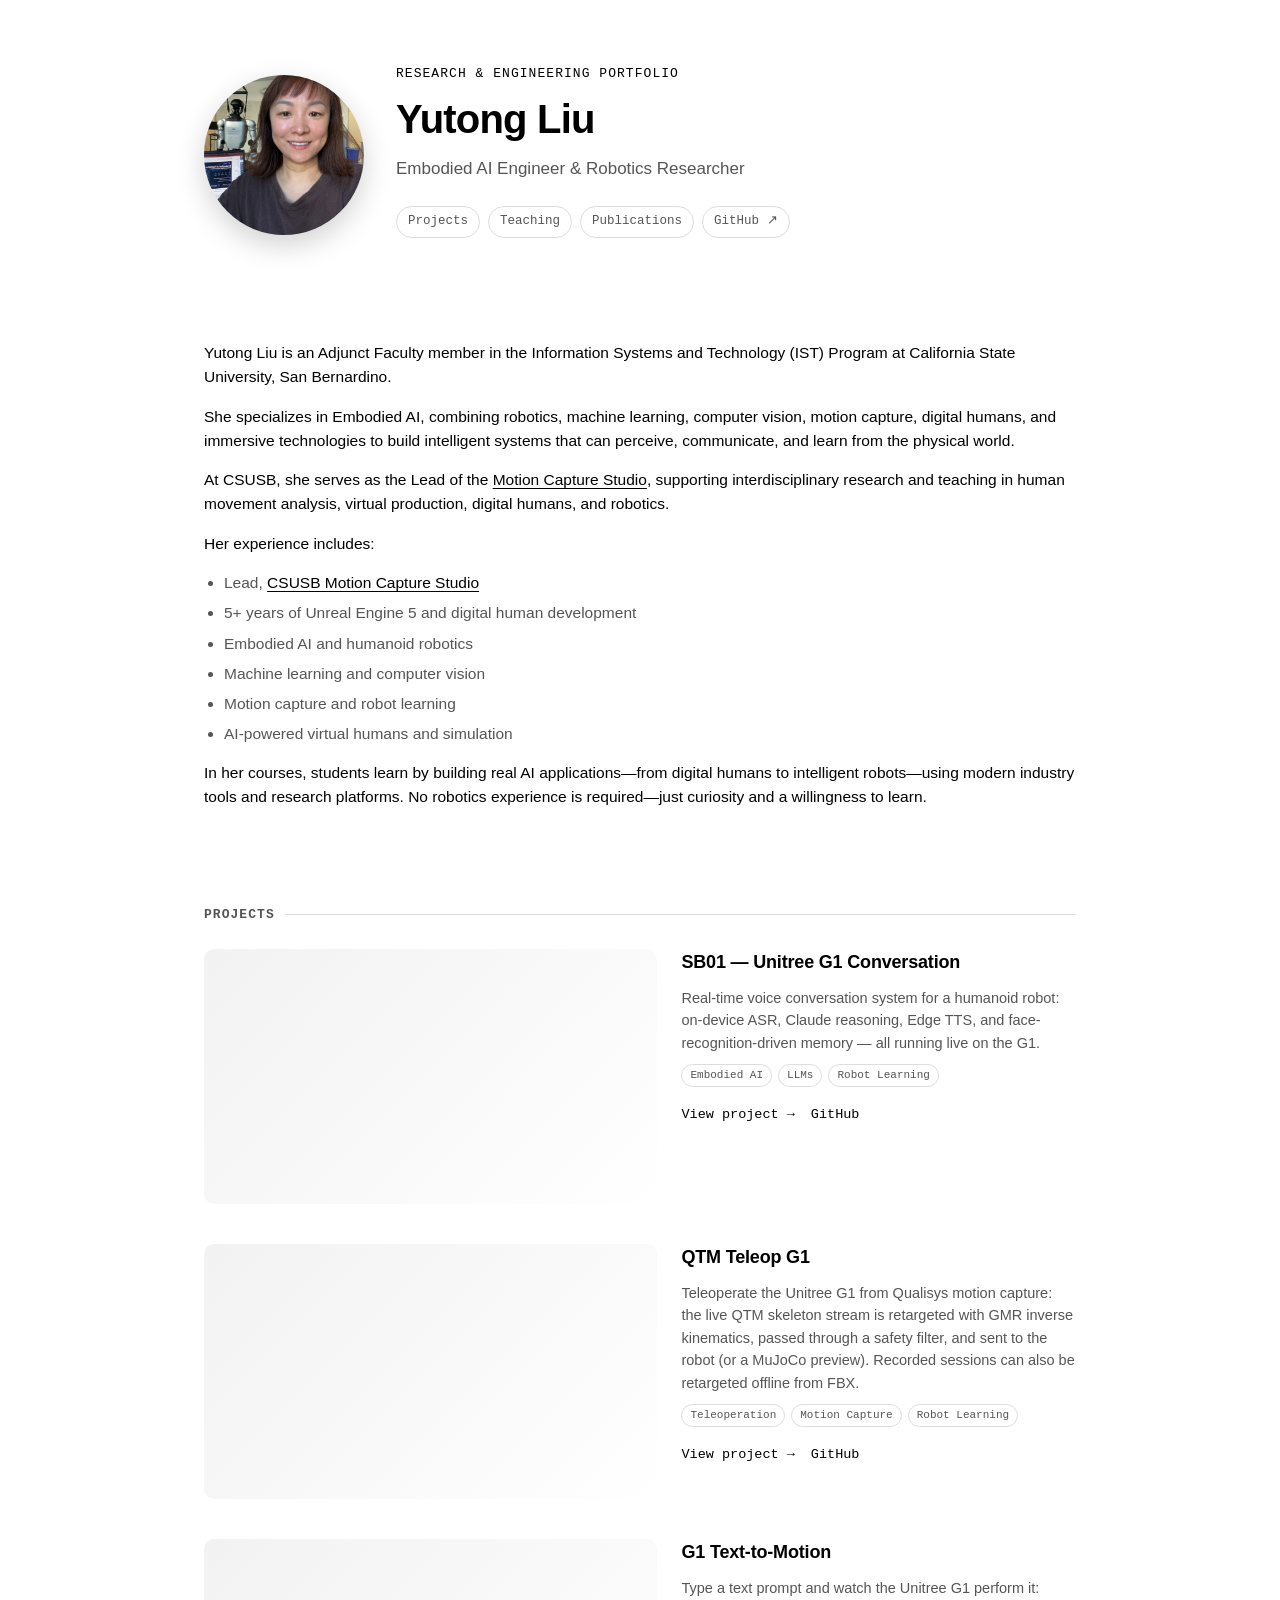
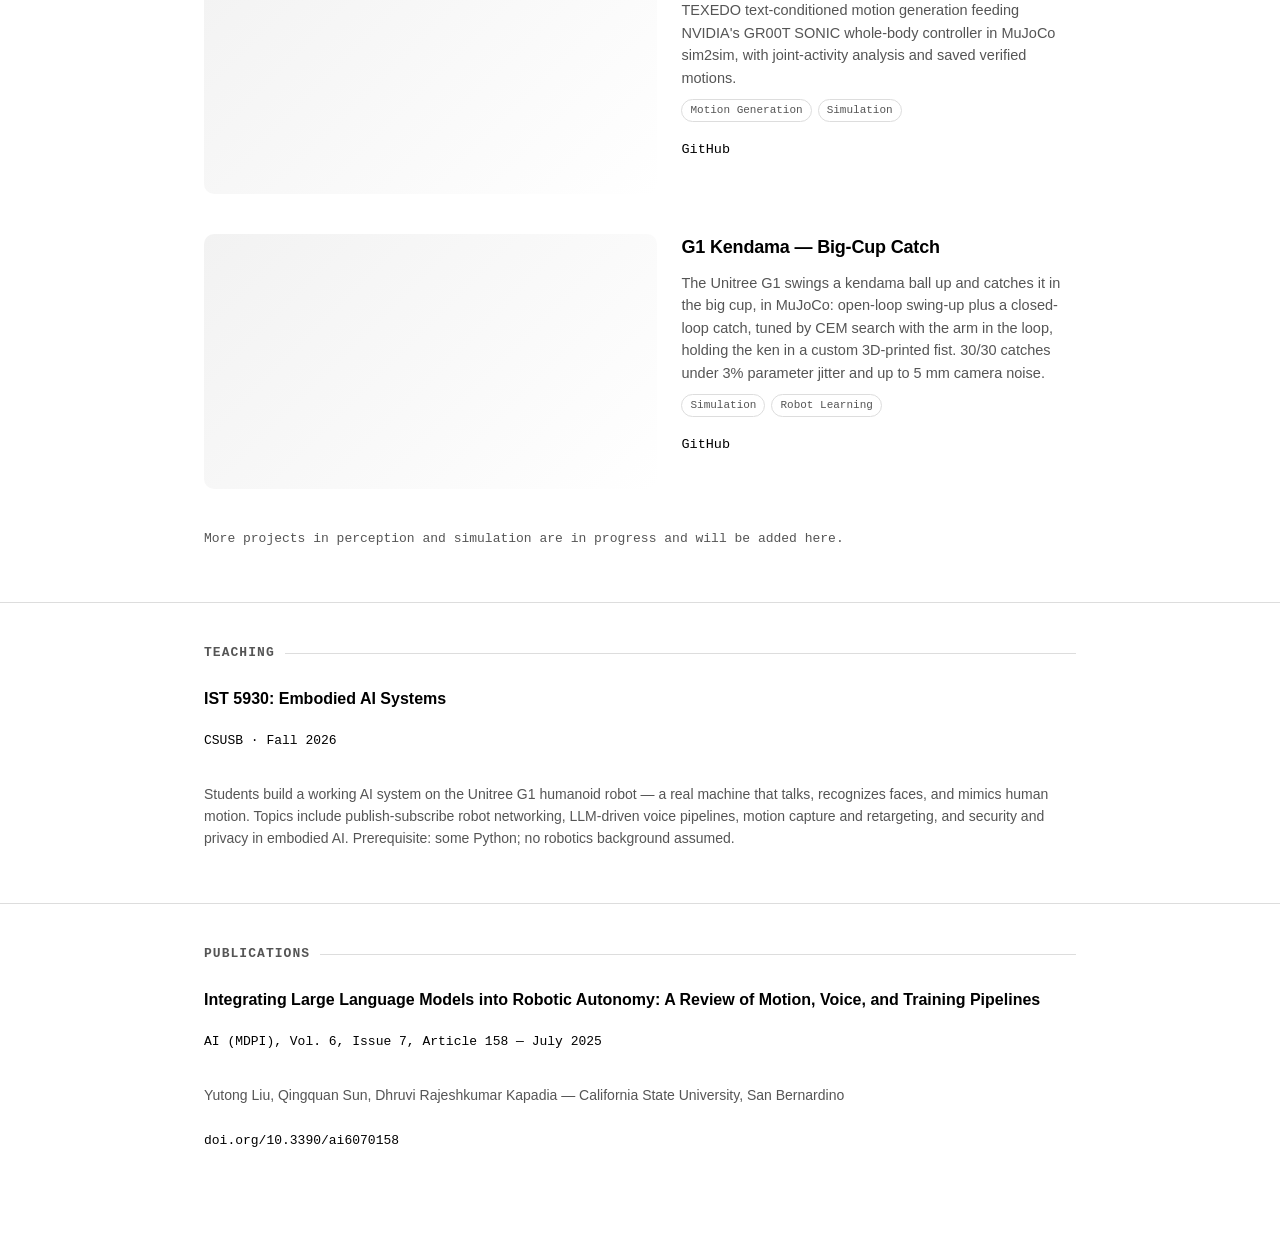
==== index.html @ 727e69f8 "Remove footer and the grey frames around projects, teaching and publications Co-Authored-By: Claude " ====
<!doctype html>
<html lang="en">
<head>
<meta charset="utf-8">
<meta name="viewport" content="width=device-width, initial-scale=1">
<title>Yutong Liu — Embodied AI &amp; Robot Learning</title>
<meta name="description" content="Portfolio of Yutong Liu — research and engineering work in embodied AI, robot learning, LLMs, simulation, motion generation, and perception.">
<link rel="stylesheet" href="css/style.css?v=2026101002">
</head>
<body>

<main>
  <section class="hero">
    <div class="wrap hero-row">
      <img class="avatar" src="assets/img/yutong.jpg" alt="Yutong Liu">
      <div class="hero-text">
      <p class="kicker">Research &amp; Engineering Portfolio</p>
      <h1>Yutong Liu</h1>
      <p class="lede">Embodied AI Engineer &amp; Robotics Researcher</p>
      <nav class="tags hero-nav">
        <a class="tag" href="#projects">Projects</a>
        <a class="tag" href="#teaching">Teaching</a>
        <a class="tag" href="#publications">Publications</a>
        <a class="tag" href="https://github.com/ytphi" target="_blank" rel="noopener">GitHub ↗</a>
      </nav>
      </div>
    </div>
  </section>

  <section id="bio">
    <div class="wrap">
      <div class="prose">
        <p>Yutong Liu is an Adjunct Faculty member in the Information Systems and Technology (IST) Program at California State University, San Bernardino.</p>
        <p>She specializes in Embodied AI, combining robotics, machine learning, computer vision, motion capture, digital humans, and immersive technologies to build intelligent systems that can perceive, communicate, and learn from the physical world.</p>
        <p>At CSUSB, she serves as the Lead of the <a href="https://www.csusb.edu/multimedia-immersive-technologies/motion-capture" target="_blank" rel="noopener">Motion Capture Studio</a>, supporting interdisciplinary research and teaching in human movement analysis, virtual production, digital humans, and robotics.</p>
        <p>Her experience includes:</p>
        <ul>
          <li>Lead, <a href="https://www.csusb.edu/multimedia-immersive-technologies/motion-capture" target="_blank" rel="noopener">CSUSB Motion Capture Studio</a></li>
          <li>5+ years of Unreal Engine 5 and digital human development</li>
          <li>Embodied AI and humanoid robotics</li>
          <li>Machine learning and computer vision</li>
          <li>Motion capture and robot learning</li>
          <li>AI-powered virtual humans and simulation</li>
        </ul>
        <p>In her courses, students learn by building real AI applications—from digital humans to intelligent robots—using modern industry tools and research platforms. No robotics experience is required—just curiosity and a willingness to learn.</p>
      </div>
    </div>
  </section>

  <section id="projects">
    <div class="wrap">
      <h2 class="section-title">Projects</h2>

      <div class="grid">

        <article class="card">
          <div class="card-media">
            <iframe src="https://www.youtube.com/embed/hs-tSX8WWxQ" title="SB01 Demo" allowfullscreen loading="lazy"></iframe>
          </div>
          <div class="card-body">
            <h3><a href="projects/sb01-conversation.html">SB01 — Unitree G1 Conversation</a></h3>
            <p>Real-time voice conversation system for a humanoid robot: on-device ASR, Claude reasoning, Edge TTS, and face-recognition-driven memory — all running live on the G1.</p>
            <div class="card-tags">
              <span>Embodied AI</span><span>LLMs</span><span>Robot Learning</span>
            </div>
            <div class="card-links">
              <a href="projects/sb01-conversation.html">View project →</a>
              <a href="https://github.com/ytphi/g1-sb01" target="_blank" rel="noopener">GitHub</a>
            </div>
          </div>
        </article>

        <article class="card">
          <div class="card-media">
            <iframe src="https://www.youtube.com/embed/ea8OFjWnJ14" title="QTM Teleop G1 demo" allowfullscreen loading="lazy"></iframe>
          </div>
          <div class="card-body">
            <h3><a href="projects/qtm-teleop-g1.html">QTM Teleop G1</a></h3>
            <p>Teleoperate the Unitree G1 from Qualisys motion capture: the live QTM skeleton stream is retargeted with GMR inverse kinematics, passed through a safety filter, and sent to the robot (or a MuJoCo preview). Recorded sessions can also be retargeted offline from FBX.</p>
            <div class="card-tags">
              <span>Teleoperation</span><span>Motion Capture</span><span>Robot Learning</span>
            </div>
            <div class="card-links">
              <a href="projects/qtm-teleop-g1.html">View project →</a>
              <a href="https://github.com/ytphi/g1-qtm-teleop" target="_blank" rel="noopener">GitHub</a>
            </div>
          </div>
        </article>

        <article class="card">
          <div class="card-media">
            <iframe src="https://www.youtube.com/embed/Km8ddt7dlGA" title="G1 Text-to-Motion Demo" allowfullscreen loading="lazy"></iframe>
          </div>
          <div class="card-body">
            <h3><a href="https://github.com/ytphi/g1-text-to-motion" target="_blank" rel="noopener">G1 Text-to-Motion</a></h3>
            <p>Type a text prompt and watch the Unitree G1 perform it: TEXEDO text-conditioned motion generation feeding NVIDIA's GR00T SONIC whole-body controller in MuJoCo sim2sim, with joint-activity analysis and saved verified motions.</p>
            <div class="card-tags">
              <span>Motion Generation</span><span>Simulation</span>
            </div>
            <div class="card-links">
              <a href="https://github.com/ytphi/g1-text-to-motion" target="_blank" rel="noopener">GitHub</a>
            </div>
          </div>
        </article>

        <article class="card">
          <div class="card-media">
            <iframe src="https://www.youtube.com/embed/7InVkUMQJSI" title="G1 Kendama Big-Cup Catch" allowfullscreen loading="lazy"></iframe>
          </div>
          <div class="card-body">
            <h3><a href="https://github.com/ytphi/g1-kendama" target="_blank" rel="noopener">G1 Kendama — Big-Cup Catch</a></h3>
            <p>The Unitree G1 swings a kendama ball up and catches it in the big cup, in MuJoCo: open-loop swing-up plus a closed-loop catch, tuned by CEM search with the arm in the loop, holding the ken in a custom 3D-printed fist. 30/30 catches under 3% parameter jitter and up to 5 mm camera noise.</p>
            <div class="card-tags">
              <span>Simulation</span><span>Robot Learning</span>
            </div>
            <div class="card-links">
              <a href="https://github.com/ytphi/g1-kendama" target="_blank" rel="noopener">GitHub</a>
            </div>
          </div>
        </article>

      </div>

      <p class="status-note" style="margin-top:40px;">
        More projects in perception and simulation are in progress and will be added here.
      </p>
    </div>
  </section>

  <section class="bordered" id="teaching">
    <div class="wrap">
      <h2 class="section-title">Teaching</h2>
      <div class="pub">
        <h3><a href="https://ist5930-robotics.pages.dev/" target="_blank" rel="noopener">IST 5930: Embodied AI Systems</a></h3>
        <p class="venue">CSUSB · Fall 2026</p>
        <p class="authors">Students build a working AI system on the Unitree G1 humanoid robot — a real machine that talks, recognizes faces, and mimics human motion. Topics include publish-subscribe robot networking, LLM-driven voice pipelines, motion capture and retargeting, and security and privacy in embodied AI. Prerequisite: some Python; no robotics background assumed.</p>
      </div>
    </div>
  </section>

  <section class="bordered" id="publications">
    <div class="wrap">
      <h2 class="section-title">Publications</h2>
      <div class="pub">
        <h3>Integrating Large Language Models into Robotic Autonomy: A Review of Motion, Voice, and Training Pipelines</h3>
        <p class="venue">AI (MDPI), Vol. 6, Issue 7, Article 158 — July 2025</p>
        <p class="authors">Yutong Liu, Qingquan Sun, Dhruvi Rajeshkumar Kapadia — California State University, San Bernardino</p>
        <p class="links"><a href="https://doi.org/10.3390/ai6070158" target="_blank" rel="noopener">doi.org/10.3390/ai6070158</a></p>
      </div>
    </div>
  </section>

</main>


</body>
</html>
---- css/style.css ----
:root {
  --bg: #ffffff;
  --surface: #ffffff;
  --text: #000000;
  --text-dim: #555555;
  --border: #dddddd;
  --accent: #000000;
  --accent-soft: #f2f2f2;
  --mono: "JetBrains Mono", "SF Mono", Menlo, Consolas, monospace;
  --sans: -apple-system, BlinkMacSystemFont, "Segoe UI", Inter, Roboto, sans-serif;
  --radius: 10px;
  --shadow: none;
  --max: 920px;
}

* { box-sizing: border-box; }

html { scroll-behavior: smooth; }

body {
  margin: 0;
  background: var(--bg);
  color: var(--text);
  font-family: var(--sans);
  line-height: 1.55;
  font-size: 16px;
  -webkit-font-smoothing: antialiased;
}

a { color: var(--accent); text-decoration: none; }
a:hover { text-decoration: underline; }

.wrap {
  max-width: var(--max);
  margin: 0 auto;
  padding: 0 24px;
}

/* ---------- header ---------- */

header.site {
  border-bottom: 1px solid var(--border);
  padding: 18px 0;
  position: sticky;
  top: 0;
  background: color-mix(in srgb, var(--bg) 88%, transparent);
  backdrop-filter: blur(8px);
  z-index: 10;
}

header.site .wrap {
  display: flex;
  align-items: center;
  justify-content: space-between;
  gap: 16px;
}

nav.site-nav { margin-left: auto; display: flex; flex-wrap: wrap; justify-content: flex-end; gap: 6px 22px; font-size: 14px; }
@media (max-width: 720px) { nav.site-nav { gap: 6px 14px; } }
nav.site-nav a { color: var(--text-dim); }
nav.site-nav a:hover { color: var(--text); text-decoration: none; }

/* ---------- hero ---------- */

.hero { padding: 64px 0 40px; }
.hero-row { display: flex; align-items: center; gap: 32px; }
.hero-text { min-width: 0; }
.avatar {
  width: 160px; height: 160px; flex: none; border-radius: 50%; object-fit: cover;
  box-shadow: 0 10px 28px rgb(0 0 0 / 18%);
}
@media (max-width: 720px) {
  .hero-row { flex-direction: column; align-items: flex-start; gap: 24px; }
  .avatar { width: 128px; height: 128px; }
}
.hero .kicker {
  font-family: var(--mono);
  font-size: 13px;
  color: var(--accent);
  text-transform: uppercase;
  letter-spacing: 0.08em;
  margin: 0 0 12px;
}
.hero h1 {
  font-size: 40px;
  line-height: 1.15;
  margin: 0 0 14px;
  letter-spacing: -0.02em;
}
.hero p.lede {
  font-size: 17px;
  color: var(--text-dim);
  max-width: 640px;
  margin: 0 0 24px;
}

.tags { display: flex; flex-wrap: wrap; gap: 8px; margin-bottom: 8px; }
.tag {
  font-family: var(--mono);
  font-size: 12.5px;
  padding: 5px 11px;
  border-radius: 999px;
  border: 1px solid var(--border);
  color: var(--text-dim);
  background: var(--surface);
  transition: all .15s ease;
}
.tag:hover { border-color: var(--accent); color: var(--text); text-decoration: none; }

/* ---------- sections ---------- */

section { padding: 40px 0; }
section.bordered { border-top: 1px solid var(--border); }

h2.section-title {
  font-size: 13px;
  font-family: var(--mono);
  text-transform: uppercase;
  letter-spacing: 0.08em;
  color: var(--text-dim);
  margin: 0 0 24px;
  display: flex;
  align-items: center;
  gap: 10px;
}
h2.section-title::after {
  content: "";
  flex: 1;
  height: 1px;
  background: var(--border);
}

/* ---------- project grid ---------- */

/* one project per row: video left, text right; stacks on narrow screens */
.grid { display: grid; grid-template-columns: 1fr; gap: 40px; }
@media (min-width: 761px) {
  .grid .card { flex-direction: row; }
  .grid .card-media {
    flex: 0 0 52%;
    align-self: flex-start;
  }
  .grid .card-body { padding: 0 0 0 24px; }
}

.card {
  display: flex;
  flex-direction: column;
}

.card-media {
  aspect-ratio: 16/9;
  background: linear-gradient(135deg, var(--accent-soft), var(--surface));
  display: flex;
  align-items: center;
  justify-content: center;
  border-radius: var(--radius);
  position: relative;
  overflow: hidden;
}
.card-media img { width: 100%; height: 100%; object-fit: cover; }
.card-media iframe { width: 100%; height: 100%; border: 0; }
.card-media .glyph {
  font-family: var(--mono);
  font-size: 13px;
  color: var(--accent);
  opacity: 0.7;
}

.card-body { padding: 16px 0 0; display: flex; flex-direction: column; gap: 10px; flex: 1; }
.card-body h3 { margin: 0; font-size: 18px; letter-spacing: -0.01em; }
.card-body p { margin: 0; color: var(--text-dim); font-size: 14.5px; }

.card-tags { display: flex; flex-wrap: wrap; gap: 6px; }
.card-tags span {
  font-family: var(--mono);
  font-size: 11px;
  color: var(--text-dim);
  border: 1px solid var(--border);
  padding: 2px 8px;
  border-radius: 999px;
}

.card-links {
  display: flex;
  gap: 16px;
  font-size: 13.5px;
  font-family: var(--mono);
  padding-top: 8px;
}

.status-note {
  font-family: var(--mono);
  font-size: 13px;
  color: var(--text-dim);
}

/* ---------- publications ---------- */

.pub {
  display: flex;
  flex-direction: column;
  gap: 6px;
}
.pub h3 { margin: 0; font-size: 16px; }
.pub .venue { color: var(--accent); font-family: var(--mono); font-size: 13px; }
.pub .authors { color: var(--text-dim); font-size: 14px; }
.pub .links { font-family: var(--mono); font-size: 13px; margin-top: 4px; }

/* ---------- page end ---------- */

main > section:last-child { padding-bottom: 72px; }


/* ---------- project detail page ---------- */

.project-hero { padding: 48px 0 8px; }
.project-hero .back {
  font-family: var(--mono);
  font-size: 13px;
  color: var(--text-dim);
  display: inline-block;
  margin-bottom: 18px;
}
.project-hero h1 { font-size: 32px; margin: 0 0 10px; letter-spacing: -0.02em; }
.project-hero p.summary { color: var(--text-dim); font-size: 16px; max-width: 680px; margin: 0 0 18px; }

.project-links { display: flex; gap: 14px; flex-wrap: wrap; margin-bottom: 8px; }
.pill-link {
  font-family: var(--mono);
  font-size: 13.5px;
  border: 1px solid var(--border);
  border-radius: 999px;
  padding: 7px 14px;
  color: var(--text);
  background: var(--surface);
}
.pill-link:hover { border-color: var(--accent); color: var(--accent); text-decoration: none; }

.media-grid { display: grid; grid-template-columns: repeat(3, 1fr); gap: 12px; }
@media (max-width: 720px) { .media-grid { grid-template-columns: repeat(2, 1fr); } }
.media-grid .ph {
  aspect-ratio: 4/3;
  border: 1px dashed var(--border);
  border-radius: var(--radius);
  display: flex;
  align-items: center;
  justify-content: center;
  font-family: var(--mono);
  font-size: 12px;
  color: var(--text-dim);
  text-align: center;
  padding: 8px;
}

.video-embed {
  position: relative;
  padding-bottom: 56.25%;
  height: 0;
  border-radius: var(--radius);
  overflow: hidden;
  border: 1px solid var(--border);
  background: #000;
}
.video-embed iframe { position: absolute; top: 0; left: 0; width: 100%; height: 100%; border: 0; }

.arch-diagram {
  font-family: var(--mono);
  font-size: 13.5px;
  background: var(--surface);
  border: 1px solid var(--border);
  border-radius: var(--radius);
  padding: 24px;
  overflow-x: auto;
}
.arch-flow {
  display: flex;
  align-items: center;
  gap: 10px;
  flex-wrap: wrap;
}
.arch-box {
  border: 1px solid var(--border);
  border-radius: 8px;
  padding: 10px 14px;
  background: var(--accent-soft);
  color: var(--text);
  white-space: nowrap;
}
.arch-arrow { color: var(--text-dim); }
.arch-diagram h3 { margin: 0 0 12px; font-size: 14px; color: var(--text); }
.arch-note + h3 { margin-top: 28px; }
.arch-note {
  margin-top: 14px;
  color: var(--text-dim);
  font-size: 13px;
}

.prose { font-size: 15.5px; }
.prose h3 { font-size: 16px; margin-top: 28px; }
.prose ul { padding-left: 20px; }
.prose li { margin-bottom: 6px; color: var(--text-dim); }
.prose a { text-decoration: underline; text-underline-offset: 3px; text-decoration-color: var(--accent); }
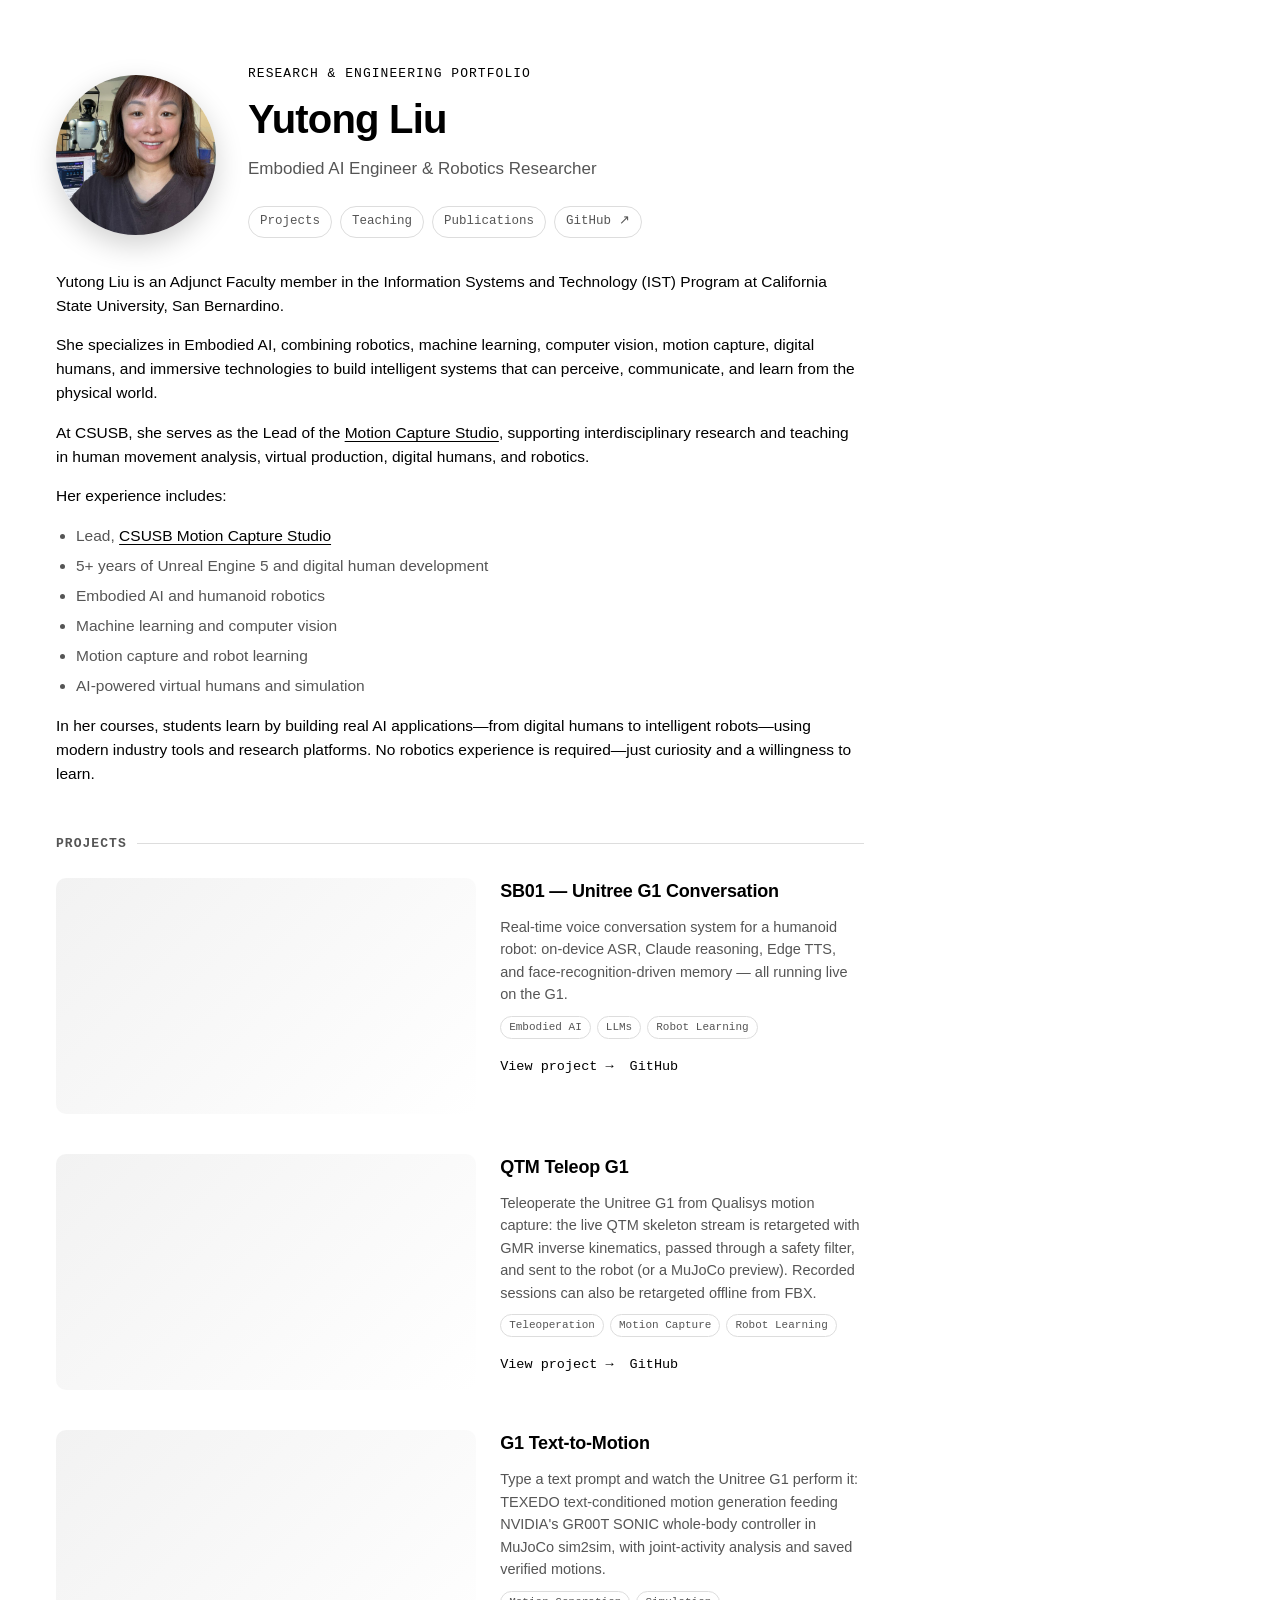
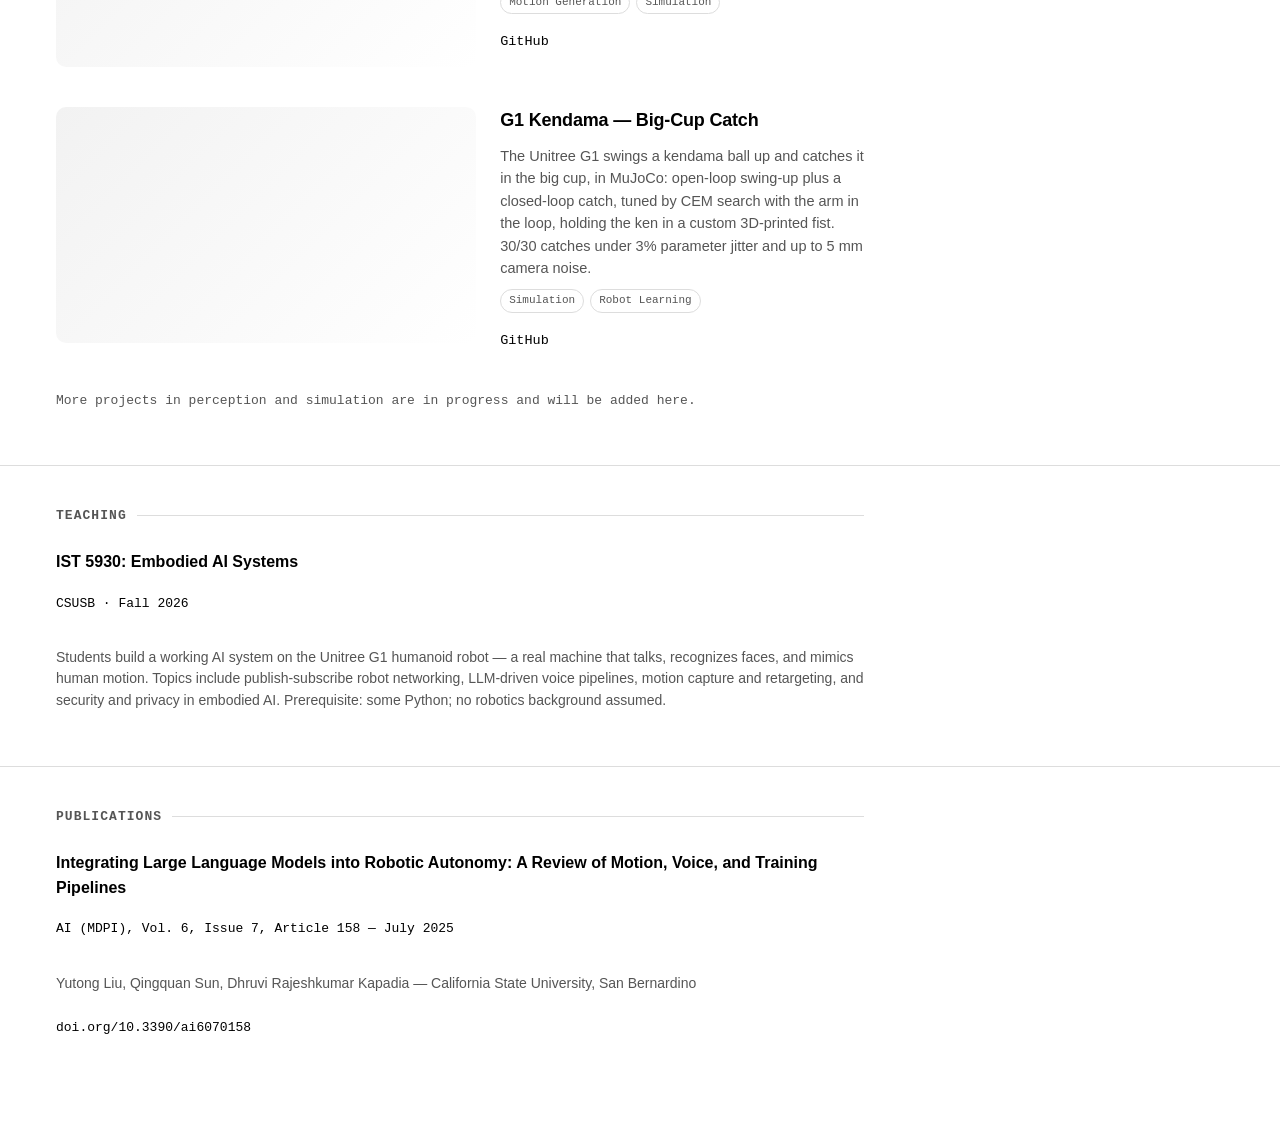
==== commit b6c8dbc4: "Left-align the page; tighten spacing around the intro Co-Authored-By: Claude Opus 5.5 <noreply@anthr" ====
--- a/index.html
+++ b/index.html
@@ -5,7 +5,7 @@
 <meta name="viewport" content="width=device-width, initial-scale=1">
 <title>Yutong Liu — Embodied AI &amp; Robot Learning</title>
 <meta name="description" content="Portfolio of Yutong Liu — research and engineering work in embodied AI, robot learning, LLMs, simulation, motion generation, and perception.">
-<link rel="stylesheet" href="css/style.css?v=2026101002">
+<link rel="stylesheet" href="css/style.css?v=2026101003">
 </head>
 <body>
 
--- a/css/style.css
+++ b/css/style.css
@@ -32,9 +32,10 @@
 
 .wrap {
   max-width: var(--max);
-  margin: 0 auto;
+  margin: 0;
   padding: 0 24px;
 }
+@media (min-width: 761px) { .wrap { padding: 0 56px; } }
 
 /* ---------- header ---------- */
 
@@ -62,7 +63,7 @@
 
 /* ---------- hero ---------- */
 
-.hero { padding: 64px 0 40px; }
+.hero { padding: 64px 0 20px; }
 .hero-row { display: flex; align-items: center; gap: 32px; }
 .hero-text { min-width: 0; }
 .avatar {
@@ -111,6 +112,9 @@
 
 section { padding: 40px 0; }
 section.bordered { border-top: 1px solid var(--border); }
+#bio { padding: 4px 0 8px; }
+#bio .prose p:first-child { margin-top: 0; }
+#bio .prose p:last-child { margin-bottom: 0; }
 
 h2.section-title {
   font-size: 13px;
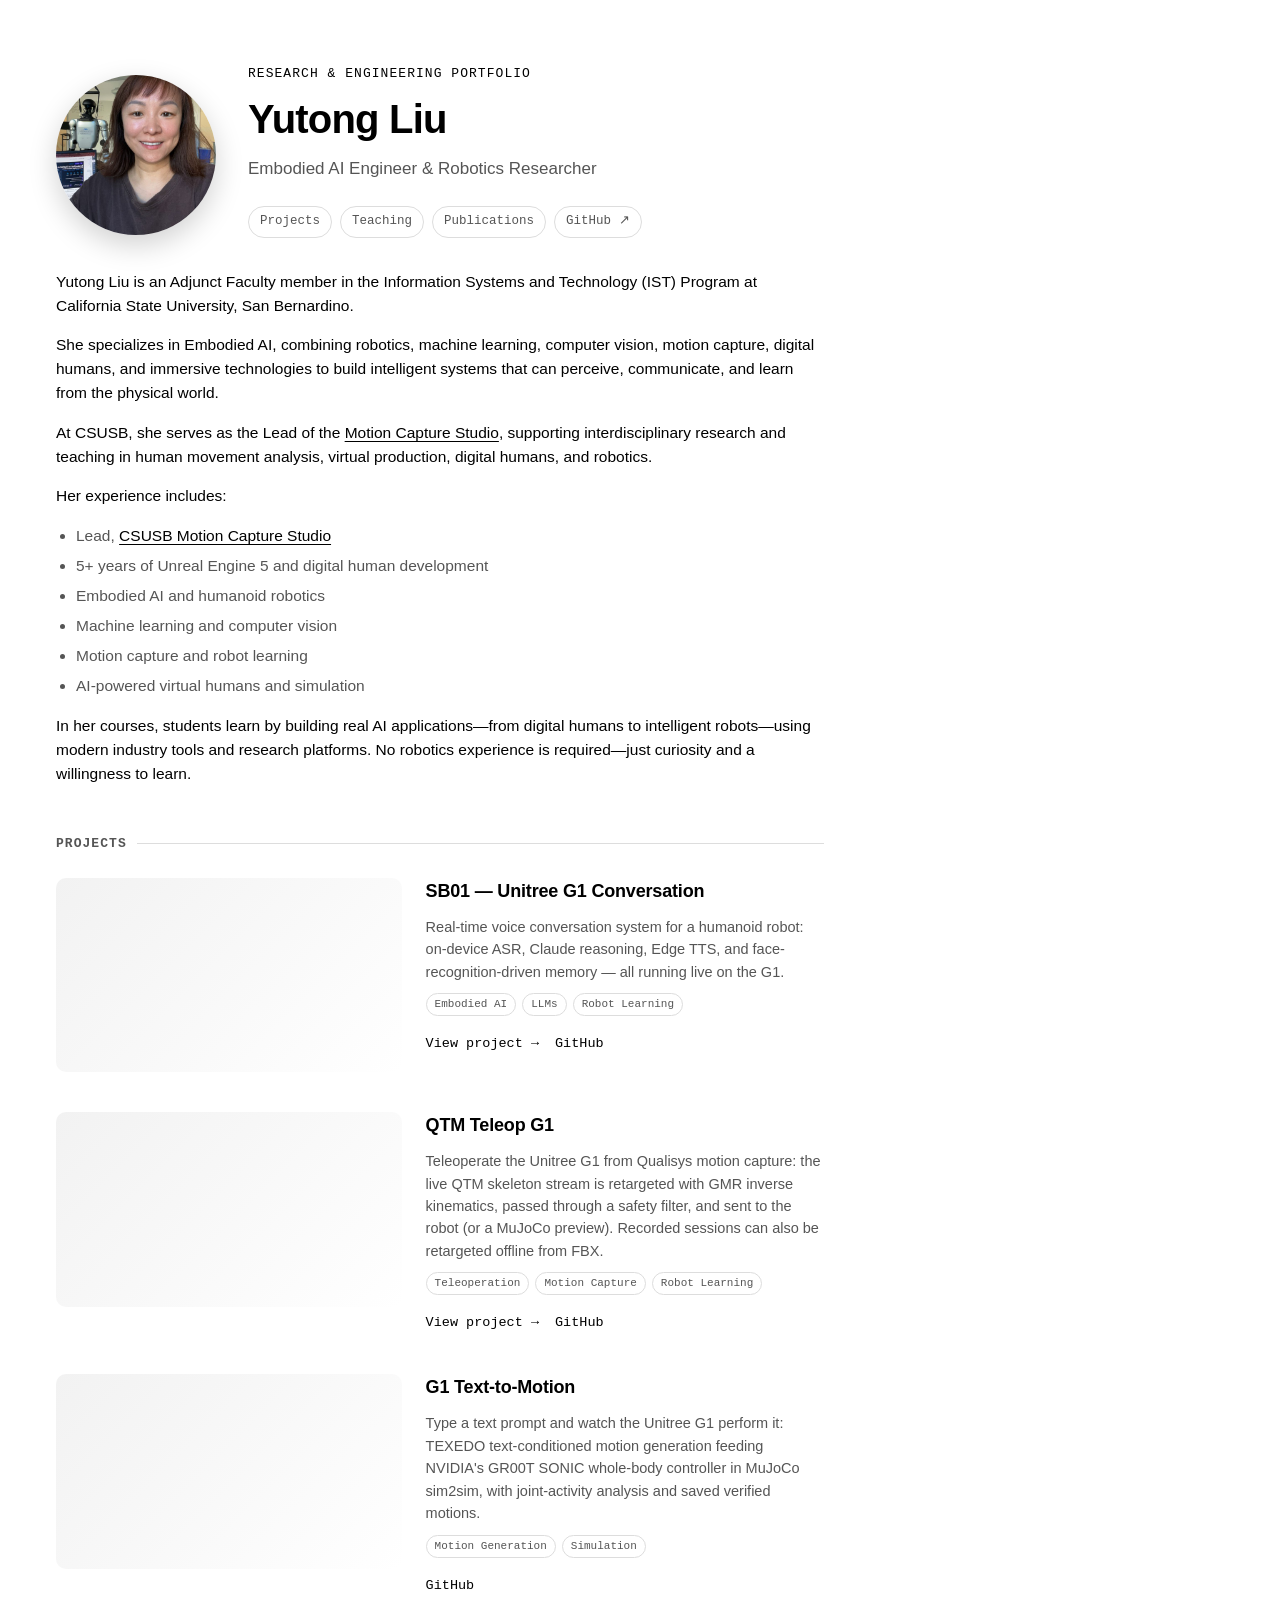
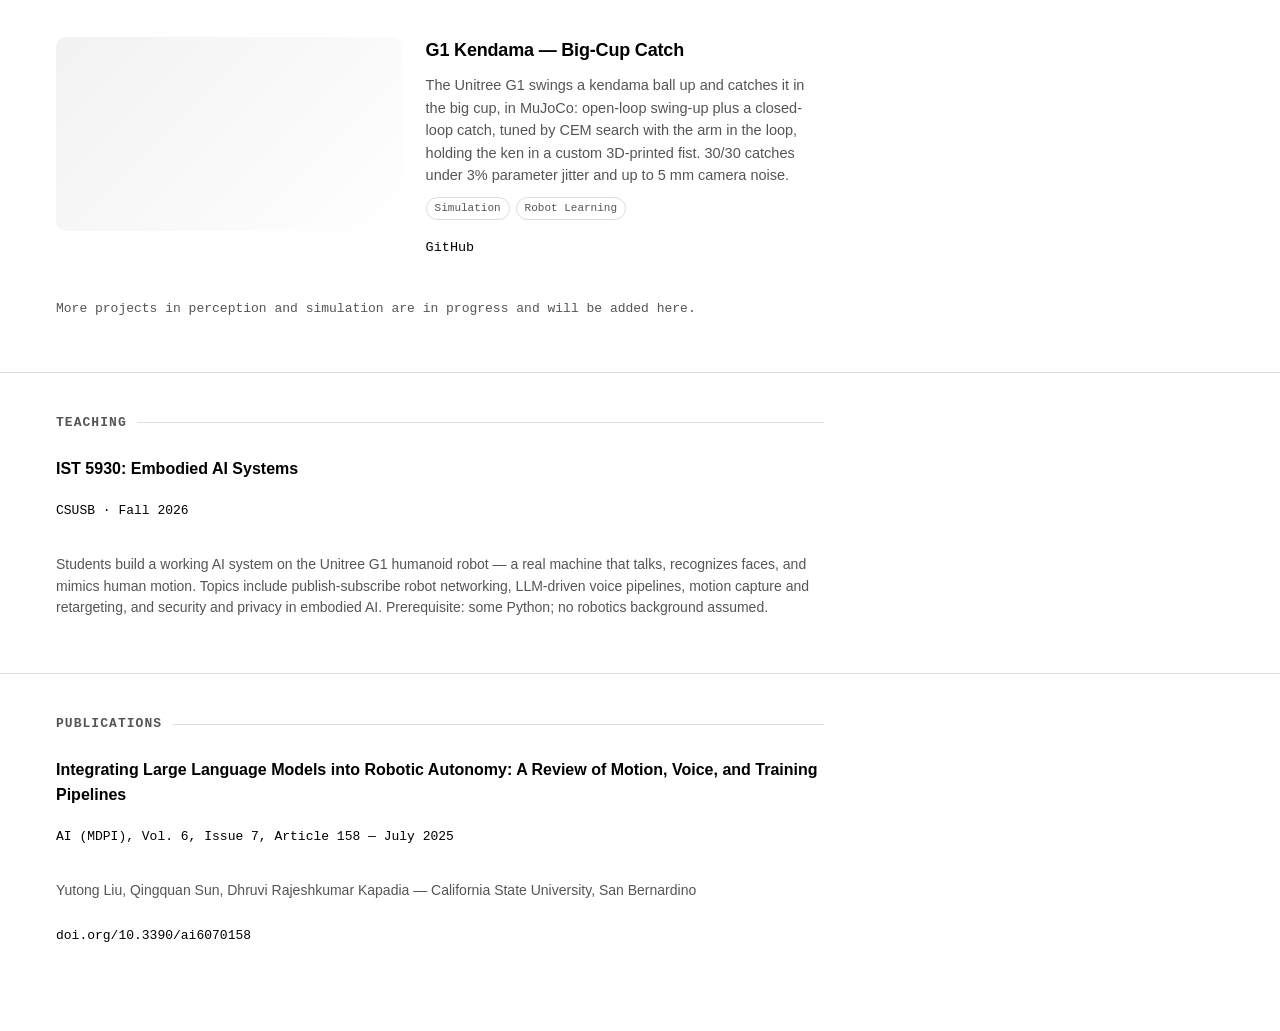
==== commit 8de1831d: "Full-width content with a right column kept free for a chatbot Co-Authored-By: Claude Opus 5.5 <nore" ====
--- a/index.html
+++ b/index.html
@@ -5,7 +5,7 @@
 <meta name="viewport" content="width=device-width, initial-scale=1">
 <title>Yutong Liu — Embodied AI &amp; Robot Learning</title>
 <meta name="description" content="Portfolio of Yutong Liu — research and engineering work in embodied AI, robot learning, LLMs, simulation, motion generation, and perception.">
-<link rel="stylesheet" href="css/style.css?v=2026101003">
+<link rel="stylesheet" href="css/style.css?v=2026101005">
 </head>
 <body>
 
--- a/css/style.css
+++ b/css/style.css
@@ -11,6 +11,7 @@
   --radius: 10px;
   --shadow: none;
   --max: 920px;
+  --chat-w: 400px;   /* right column kept free for the chatbot on wide screens */
 }
 
 * { box-sizing: border-box; }
@@ -31,11 +32,11 @@
 a:hover { text-decoration: underline; }
 
 .wrap {
-  max-width: var(--max);
   margin: 0;
   padding: 0 24px;
 }
 @media (min-width: 761px) { .wrap { padding: 0 56px; } }
+@media (min-width: 1200px) { .wrap { padding-right: calc(var(--chat-w) + 56px); } }
 
 /* ---------- header ---------- */
 
@@ -113,6 +114,7 @@
 section { padding: 40px 0; }
 section.bordered { border-top: 1px solid var(--border); }
 #bio { padding: 4px 0 8px; }
+#bio .prose { max-width: 820px; }
 #bio .prose p:first-child { margin-top: 0; }
 #bio .prose p:last-child { margin-bottom: 0; }
 
@@ -141,7 +143,7 @@
 @media (min-width: 761px) {
   .grid .card { flex-direction: row; }
   .grid .card-media {
-    flex: 0 0 52%;
+    flex: 0 0 clamp(320px, 45%, 600px);
     align-self: flex-start;
   }
   .grid .card-body { padding: 0 0 0 24px; }
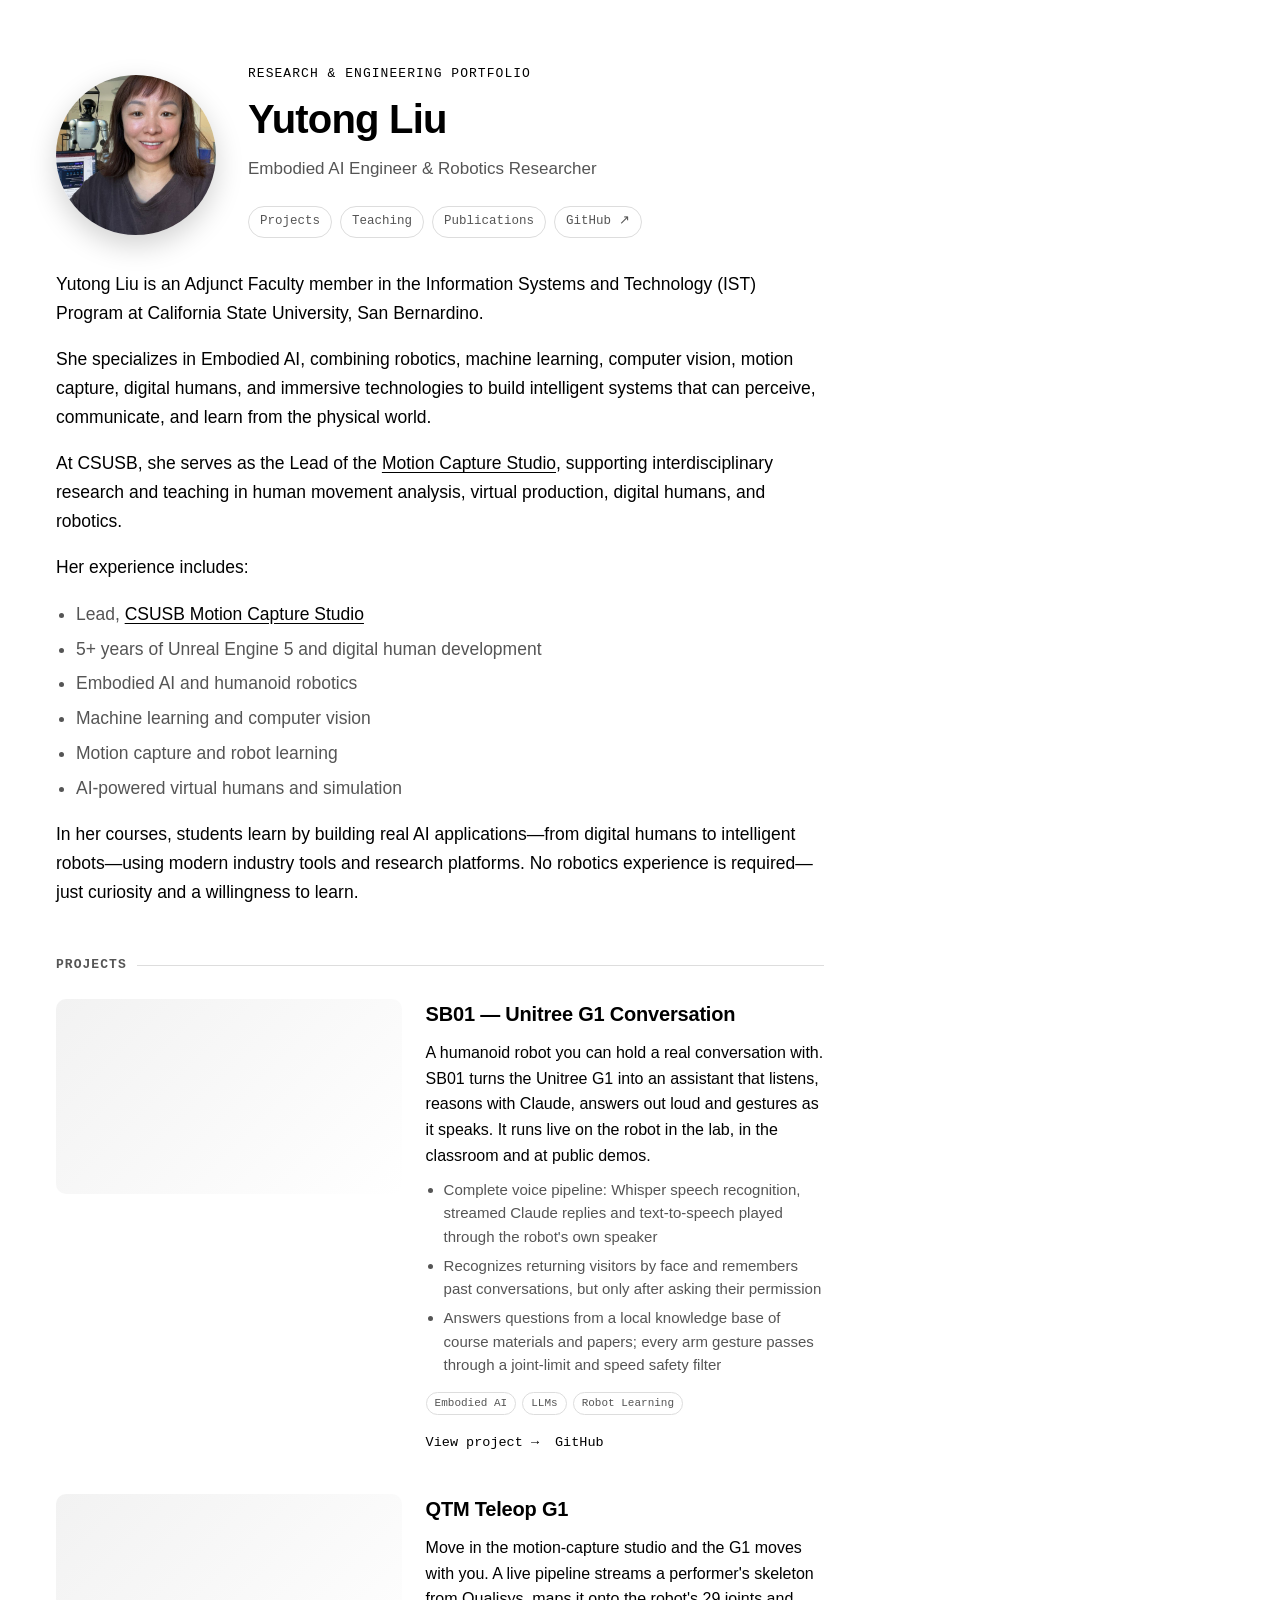
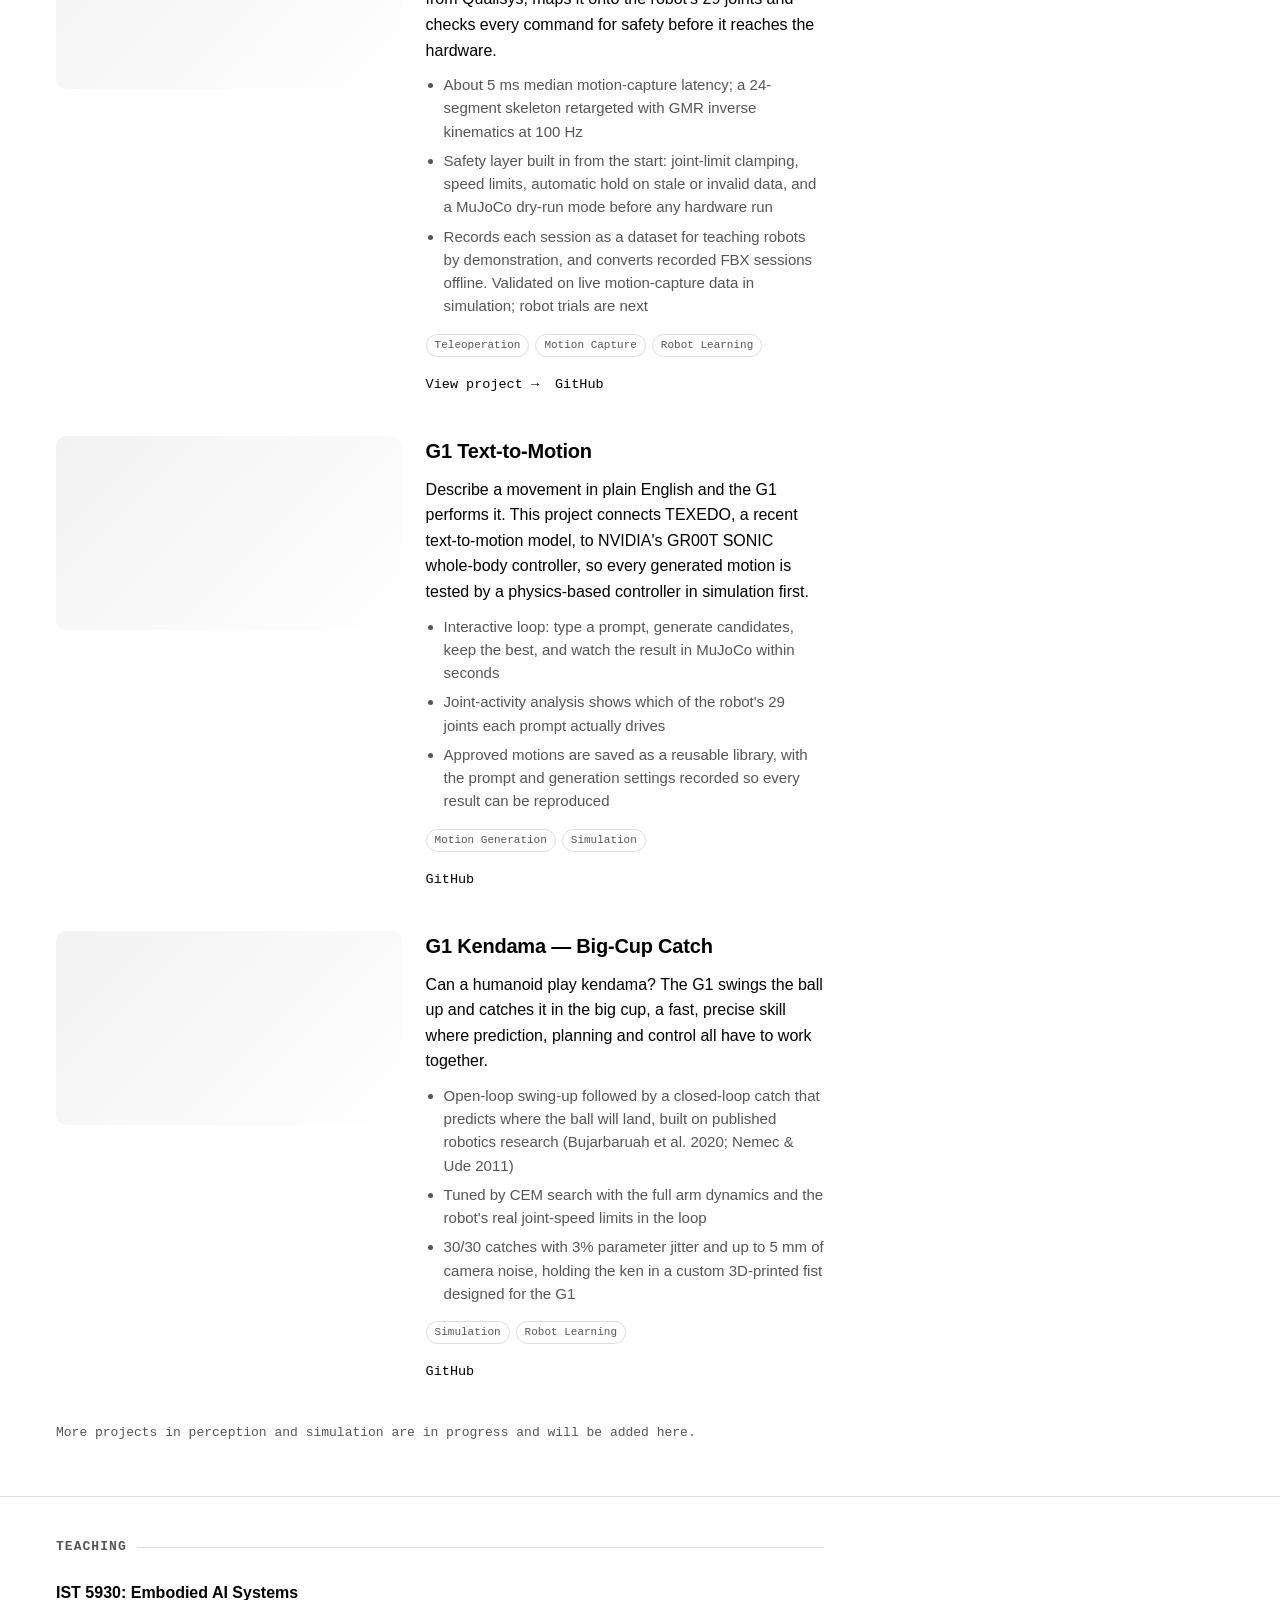
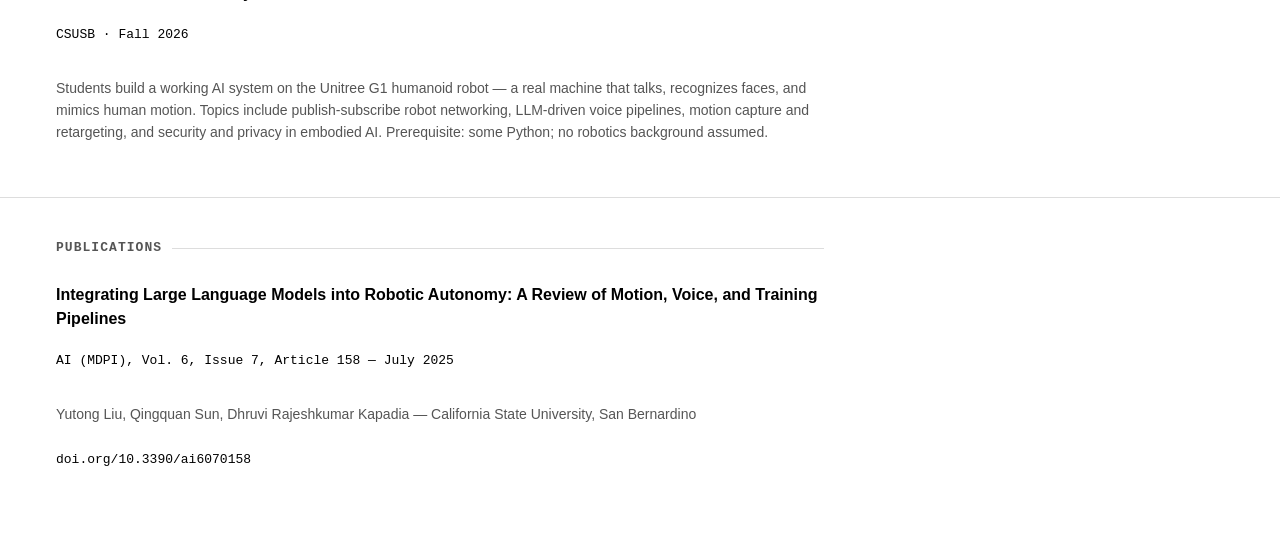
==== commit 829e33f6: "Fuller project descriptions; full-width, larger intro text Co-Authored-By: Claude Opus 5.5 <noreply@" ====
--- a/index.html
+++ b/index.html
@@ -5,7 +5,7 @@
 <meta name="viewport" content="width=device-width, initial-scale=1">
 <title>Yutong Liu — Embodied AI &amp; Robot Learning</title>
 <meta name="description" content="Portfolio of Yutong Liu — research and engineering work in embodied AI, robot learning, LLMs, simulation, motion generation, and perception.">
-<link rel="stylesheet" href="css/style.css?v=2026101005">
+<link rel="stylesheet" href="css/style.css?v=2026101006">
 </head>
 <body>
 
@@ -59,7 +59,12 @@
           </div>
           <div class="card-body">
             <h3><a href="projects/sb01-conversation.html">SB01 — Unitree G1 Conversation</a></h3>
-            <p>Real-time voice conversation system for a humanoid robot: on-device ASR, Claude reasoning, Edge TTS, and face-recognition-driven memory — all running live on the G1.</p>
+            <p>A humanoid robot you can hold a real conversation with. SB01 turns the Unitree G1 into an assistant that listens, reasons with Claude, answers out loud and gestures as it speaks. It runs live on the robot in the lab, in the classroom and at public demos.</p>
+            <ul class="card-points">
+              <li>Complete voice pipeline: Whisper speech recognition, streamed Claude replies and text-to-speech played through the robot's own speaker</li>
+              <li>Recognizes returning visitors by face and remembers past conversations, but only after asking their permission</li>
+              <li>Answers questions from a local knowledge base of course materials and papers; every arm gesture passes through a joint-limit and speed safety filter</li>
+            </ul>
             <div class="card-tags">
               <span>Embodied AI</span><span>LLMs</span><span>Robot Learning</span>
             </div>
@@ -76,7 +81,12 @@
           </div>
           <div class="card-body">
             <h3><a href="projects/qtm-teleop-g1.html">QTM Teleop G1</a></h3>
-            <p>Teleoperate the Unitree G1 from Qualisys motion capture: the live QTM skeleton stream is retargeted with GMR inverse kinematics, passed through a safety filter, and sent to the robot (or a MuJoCo preview). Recorded sessions can also be retargeted offline from FBX.</p>
+            <p>Move in the motion-capture studio and the G1 moves with you. A live pipeline streams a performer's skeleton from Qualisys, maps it onto the robot's 29 joints and checks every command for safety before it reaches the hardware.</p>
+            <ul class="card-points">
+              <li>About 5 ms median motion-capture latency; a 24-segment skeleton retargeted with GMR inverse kinematics at 100 Hz</li>
+              <li>Safety layer built in from the start: joint-limit clamping, speed limits, automatic hold on stale or invalid data, and a MuJoCo dry-run mode before any hardware run</li>
+              <li>Records each session as a dataset for teaching robots by demonstration, and converts recorded FBX sessions offline. Validated on live motion-capture data in simulation; robot trials are next</li>
+            </ul>
             <div class="card-tags">
               <span>Teleoperation</span><span>Motion Capture</span><span>Robot Learning</span>
             </div>
@@ -93,7 +103,12 @@
           </div>
           <div class="card-body">
             <h3><a href="https://github.com/ytphi/g1-text-to-motion" target="_blank" rel="noopener">G1 Text-to-Motion</a></h3>
-            <p>Type a text prompt and watch the Unitree G1 perform it: TEXEDO text-conditioned motion generation feeding NVIDIA's GR00T SONIC whole-body controller in MuJoCo sim2sim, with joint-activity analysis and saved verified motions.</p>
+            <p>Describe a movement in plain English and the G1 performs it. This project connects TEXEDO, a recent text-to-motion model, to NVIDIA's GR00T SONIC whole-body controller, so every generated motion is tested by a physics-based controller in simulation first.</p>
+            <ul class="card-points">
+              <li>Interactive loop: type a prompt, generate candidates, keep the best, and watch the result in MuJoCo within seconds</li>
+              <li>Joint-activity analysis shows which of the robot's 29 joints each prompt actually drives</li>
+              <li>Approved motions are saved as a reusable library, with the prompt and generation settings recorded so every result can be reproduced</li>
+            </ul>
             <div class="card-tags">
               <span>Motion Generation</span><span>Simulation</span>
             </div>
@@ -109,7 +124,12 @@
           </div>
           <div class="card-body">
             <h3><a href="https://github.com/ytphi/g1-kendama" target="_blank" rel="noopener">G1 Kendama — Big-Cup Catch</a></h3>
-            <p>The Unitree G1 swings a kendama ball up and catches it in the big cup, in MuJoCo: open-loop swing-up plus a closed-loop catch, tuned by CEM search with the arm in the loop, holding the ken in a custom 3D-printed fist. 30/30 catches under 3% parameter jitter and up to 5 mm camera noise.</p>
+            <p>Can a humanoid play kendama? The G1 swings the ball up and catches it in the big cup, a fast, precise skill where prediction, planning and control all have to work together.</p>
+            <ul class="card-points">
+              <li>Open-loop swing-up followed by a closed-loop catch that predicts where the ball will land, built on published robotics research (Bujarbaruah et al. 2020; Nemec &amp; Ude 2011)</li>
+              <li>Tuned by CEM search with the full arm dynamics and the robot's real joint-speed limits in the loop</li>
+              <li>30/30 catches with 3% parameter jitter and up to 5 mm of camera noise, holding the ken in a custom 3D-printed fist designed for the G1</li>
+            </ul>
             <div class="card-tags">
               <span>Simulation</span><span>Robot Learning</span>
             </div>
--- a/css/style.css
+++ b/css/style.css
@@ -114,7 +114,7 @@
 section { padding: 40px 0; }
 section.bordered { border-top: 1px solid var(--border); }
 #bio { padding: 4px 0 8px; }
-#bio .prose { max-width: 820px; }
+#bio .prose { font-size: 17.5px; line-height: 1.65; }
 #bio .prose p:first-child { margin-top: 0; }
 #bio .prose p:last-child { margin-bottom: 0; }
 
@@ -174,8 +174,10 @@
 }
 
 .card-body { padding: 16px 0 0; display: flex; flex-direction: column; gap: 10px; flex: 1; }
-.card-body h3 { margin: 0; font-size: 18px; letter-spacing: -0.01em; }
-.card-body p { margin: 0; color: var(--text-dim); font-size: 14.5px; }
+.card-body h3 { margin: 0; font-size: 20px; letter-spacing: -0.01em; }
+.card-body p { margin: 0; color: var(--text); font-size: 16px; line-height: 1.6; }
+.card-points { margin: 0; padding-left: 18px; color: var(--text-dim); font-size: 15px; line-height: 1.55; }
+.card-points li { margin-bottom: 6px; }
 
 .card-tags { display: flex; flex-wrap: wrap; gap: 6px; }
 .card-tags span {
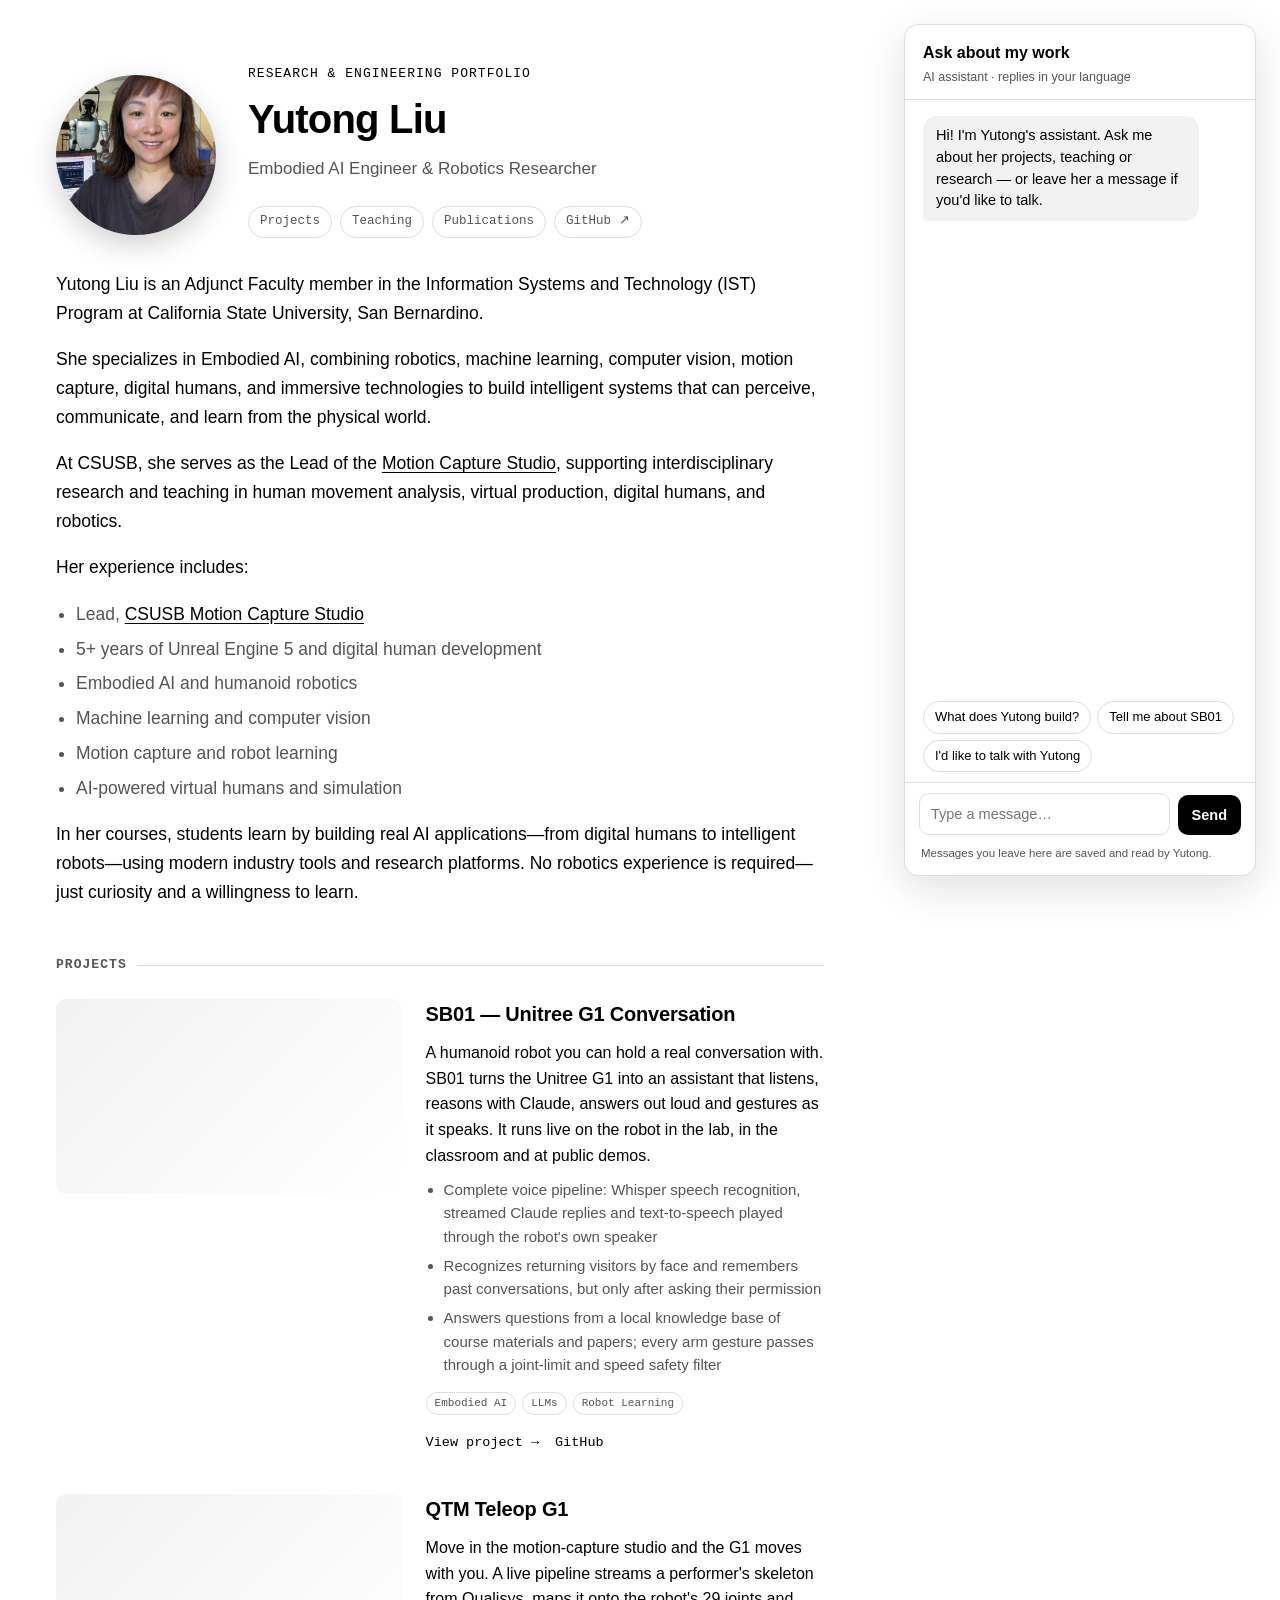
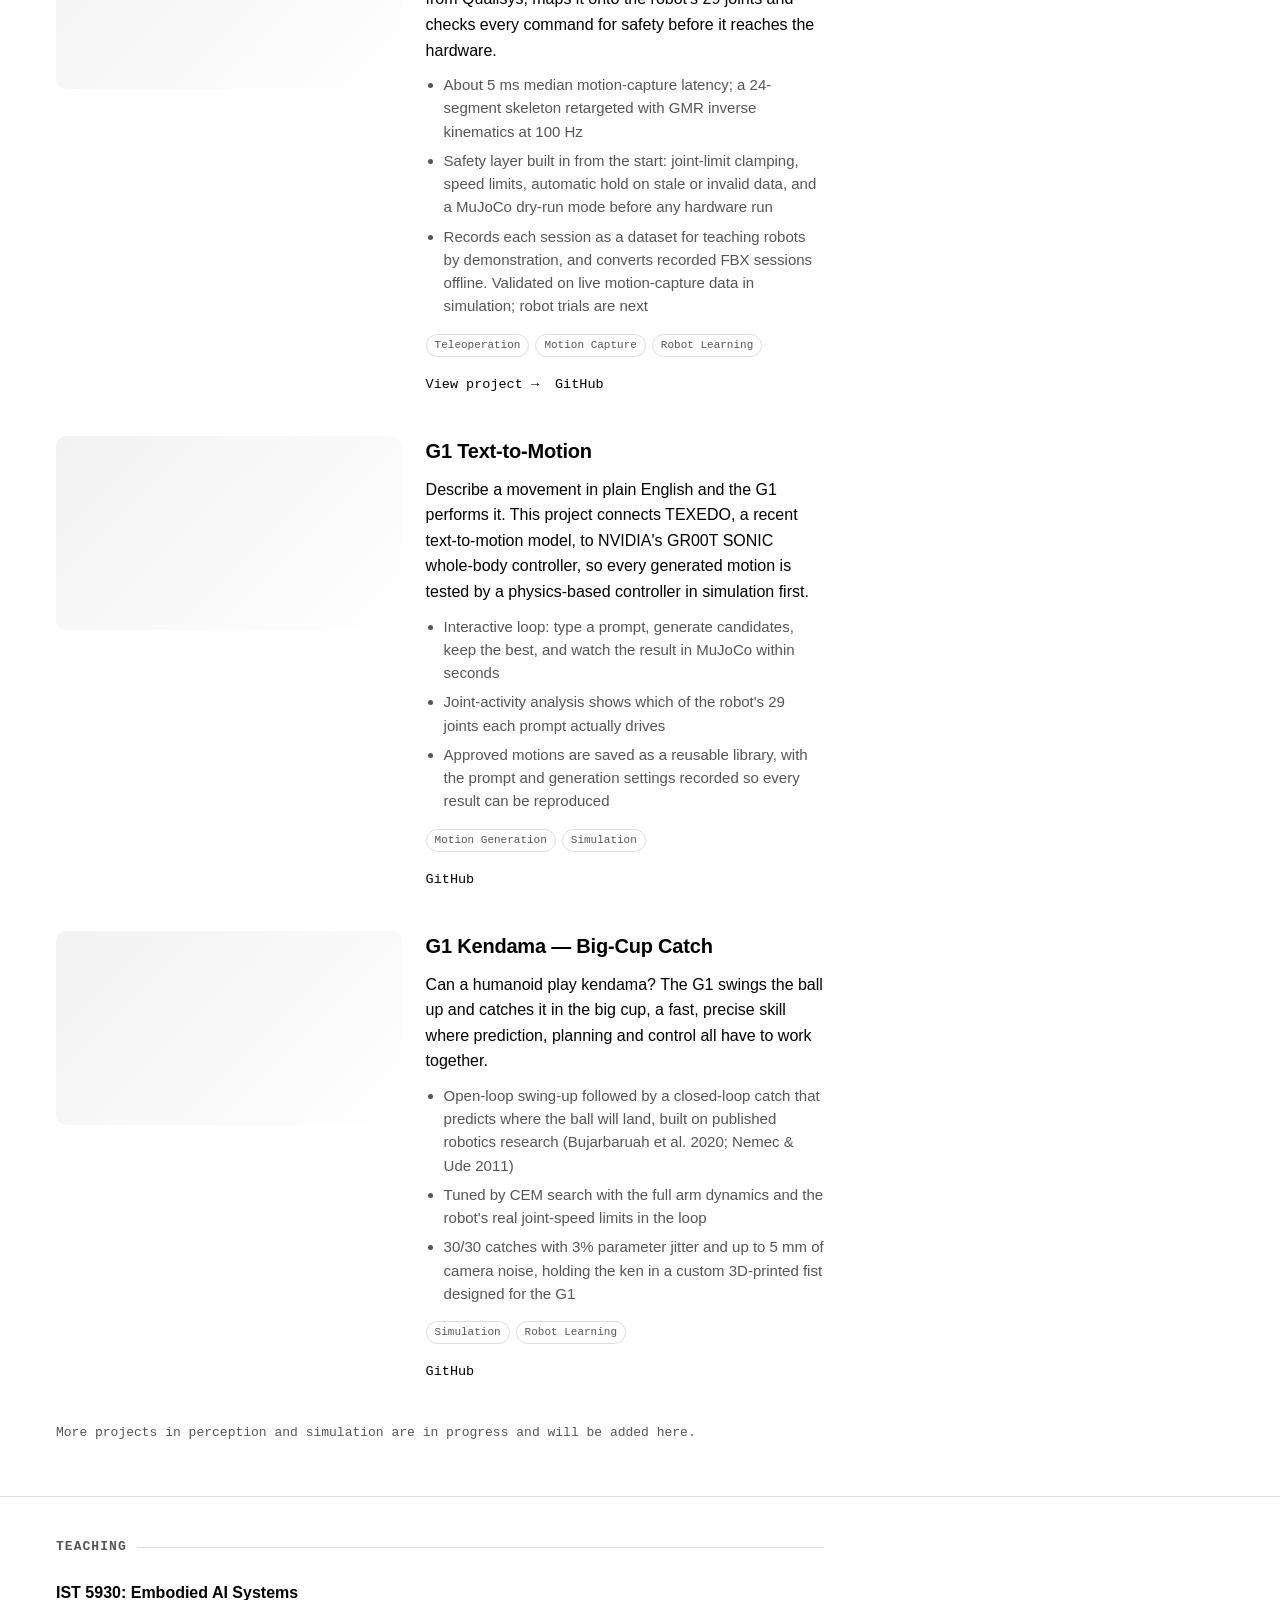
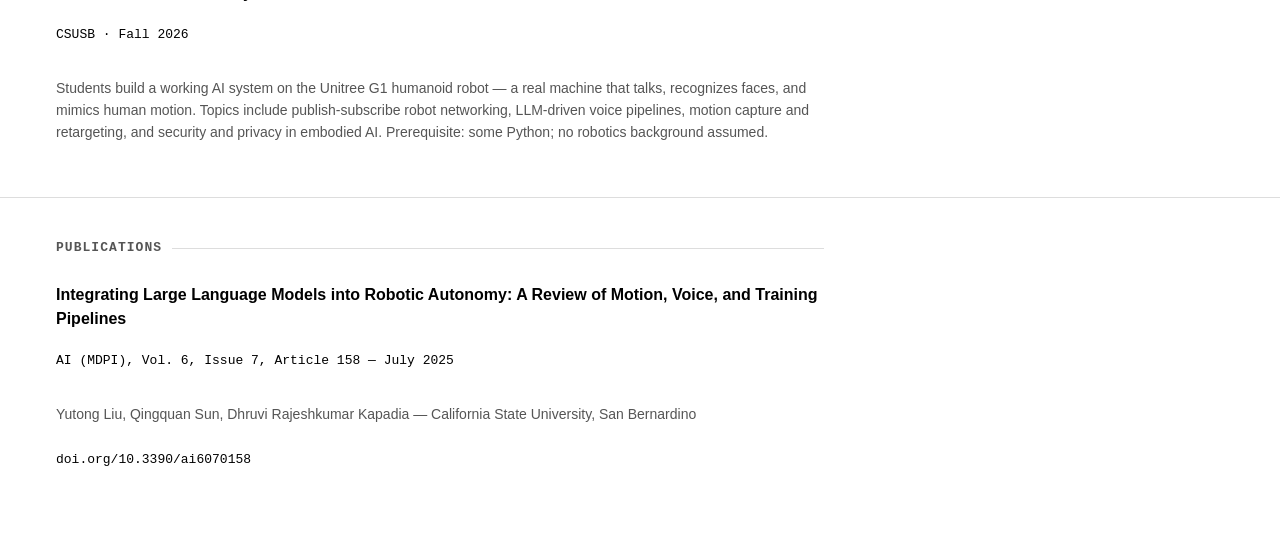
==== commit ef7d5f44: "Add chat assistant panel (right column on wide screens, button on phones) Co-Authored-By: Claude Opu" ====
--- a/index.html
+++ b/index.html
@@ -5,7 +5,7 @@
 <meta name="viewport" content="width=device-width, initial-scale=1">
 <title>Yutong Liu — Embodied AI &amp; Robot Learning</title>
 <meta name="description" content="Portfolio of Yutong Liu — research and engineering work in embodied AI, robot learning, LLMs, simulation, motion generation, and perception.">
-<link rel="stylesheet" href="css/style.css?v=2026101006">
+<link rel="stylesheet" href="css/style.css?v=2026101007">
 </head>
 <body>
 
@@ -173,5 +173,6 @@
 </main>
 
 
+<script src="js/chat.js?v=2026101001" defer></script>
 </body>
 </html>
--- a/css/style.css
+++ b/css/style.css
@@ -309,3 +309,70 @@
 .prose ul { padding-left: 20px; }
 .prose li { margin-bottom: 6px; color: var(--text-dim); }
 .prose a { text-decoration: underline; text-underline-offset: 3px; text-decoration-color: var(--accent); }
+
+/* ---------- chat assistant ---------- */
+
+.chat {
+  position: fixed;
+  z-index: 50;
+  display: none;
+  flex-direction: column;
+  background: var(--bg);
+  border: 1px solid var(--border);
+  border-radius: 14px;
+  box-shadow: 0 12px 40px rgb(0 0 0 / 12%);
+  font-size: 14.5px;
+  overflow: hidden;
+}
+.chat.open { display: flex; inset: 16px 16px 16px auto; width: min(400px, calc(100vw - 32px)); }
+@media (max-width: 520px) { .chat.open { inset: 0; width: 100%; border-radius: 0; border: 0; } }
+
+/* wide screens: always visible in the right column */
+@media (min-width: 1200px) {
+  .chat { display: flex; top: 24px; bottom: 24px; right: 24px; width: calc(var(--chat-w) - 48px); }
+  .chat-close, .chat-toggle { display: none !important; }
+}
+
+.chat-head {
+  display: flex; justify-content: space-between; align-items: flex-start;
+  padding: 16px 18px 12px; border-bottom: 1px solid var(--border);
+}
+.chat-title { font-weight: 600; font-size: 16px; }
+.chat-sub { color: var(--text-dim); font-size: 12.5px; margin-top: 2px; }
+.chat-close { border: 0; background: none; font-size: 24px; line-height: 1; cursor: pointer; color: var(--text-dim); padding: 0 4px; }
+
+.chat-log { flex: 1; overflow-y: auto; padding: 16px 18px; display: flex; flex-direction: column; gap: 10px; }
+.chat-msg { max-width: 88%; padding: 9px 13px; border-radius: 14px; line-height: 1.5; overflow-wrap: anywhere; }
+.chat-msg.assistant { align-self: flex-start; background: var(--accent-soft); border-bottom-left-radius: 4px; }
+.chat-msg.user { align-self: flex-end; background: var(--text); color: var(--bg); border-bottom-right-radius: 4px; }
+.chat-msg a { text-decoration: underline; text-underline-offset: 2px; }
+.chat-msg.user a { color: inherit; }
+.chat-msg.typing { color: var(--text-dim); animation: chat-pulse 1.2s ease-in-out infinite; }
+@keyframes chat-pulse { 50% { opacity: .4; } }
+
+.chat-chips { display: flex; flex-wrap: wrap; gap: 6px; padding: 0 18px 10px; }
+.chat-chips:empty { display: none; }
+.chat-chips button {
+  font: inherit; font-size: 13px; cursor: pointer; background: var(--bg); color: var(--text);
+  border: 1px solid var(--border); border-radius: 999px; padding: 5px 11px;
+}
+.chat-chips button:hover { border-color: var(--text); }
+
+.chat-form { display: flex; gap: 8px; align-items: flex-end; padding: 10px 14px; border-top: 1px solid var(--border); }
+.chat-form textarea {
+  flex: 1; resize: none; font: inherit; color: var(--text); background: var(--bg);
+  border: 1px solid var(--border); border-radius: 10px; padding: 9px 11px; max-height: 140px;
+}
+.chat-form textarea:focus { outline: none; border-color: var(--text); }
+.chat-form button {
+  font: inherit; font-weight: 600; cursor: pointer; border: 0; border-radius: 10px;
+  padding: 9px 14px; background: var(--text); color: var(--bg);
+}
+.chat-form button:disabled { opacity: .5; cursor: default; }
+.chat-note { color: var(--text-dim); font-size: 11.5px; padding: 0 16px 12px; }
+
+.chat-toggle {
+  position: fixed; right: 20px; bottom: 20px; z-index: 40;
+  font: inherit; font-weight: 600; cursor: pointer; border: 0; border-radius: 999px;
+  padding: 12px 20px; background: var(--text); color: var(--bg); box-shadow: 0 8px 24px rgb(0 0 0 / 20%);
+}
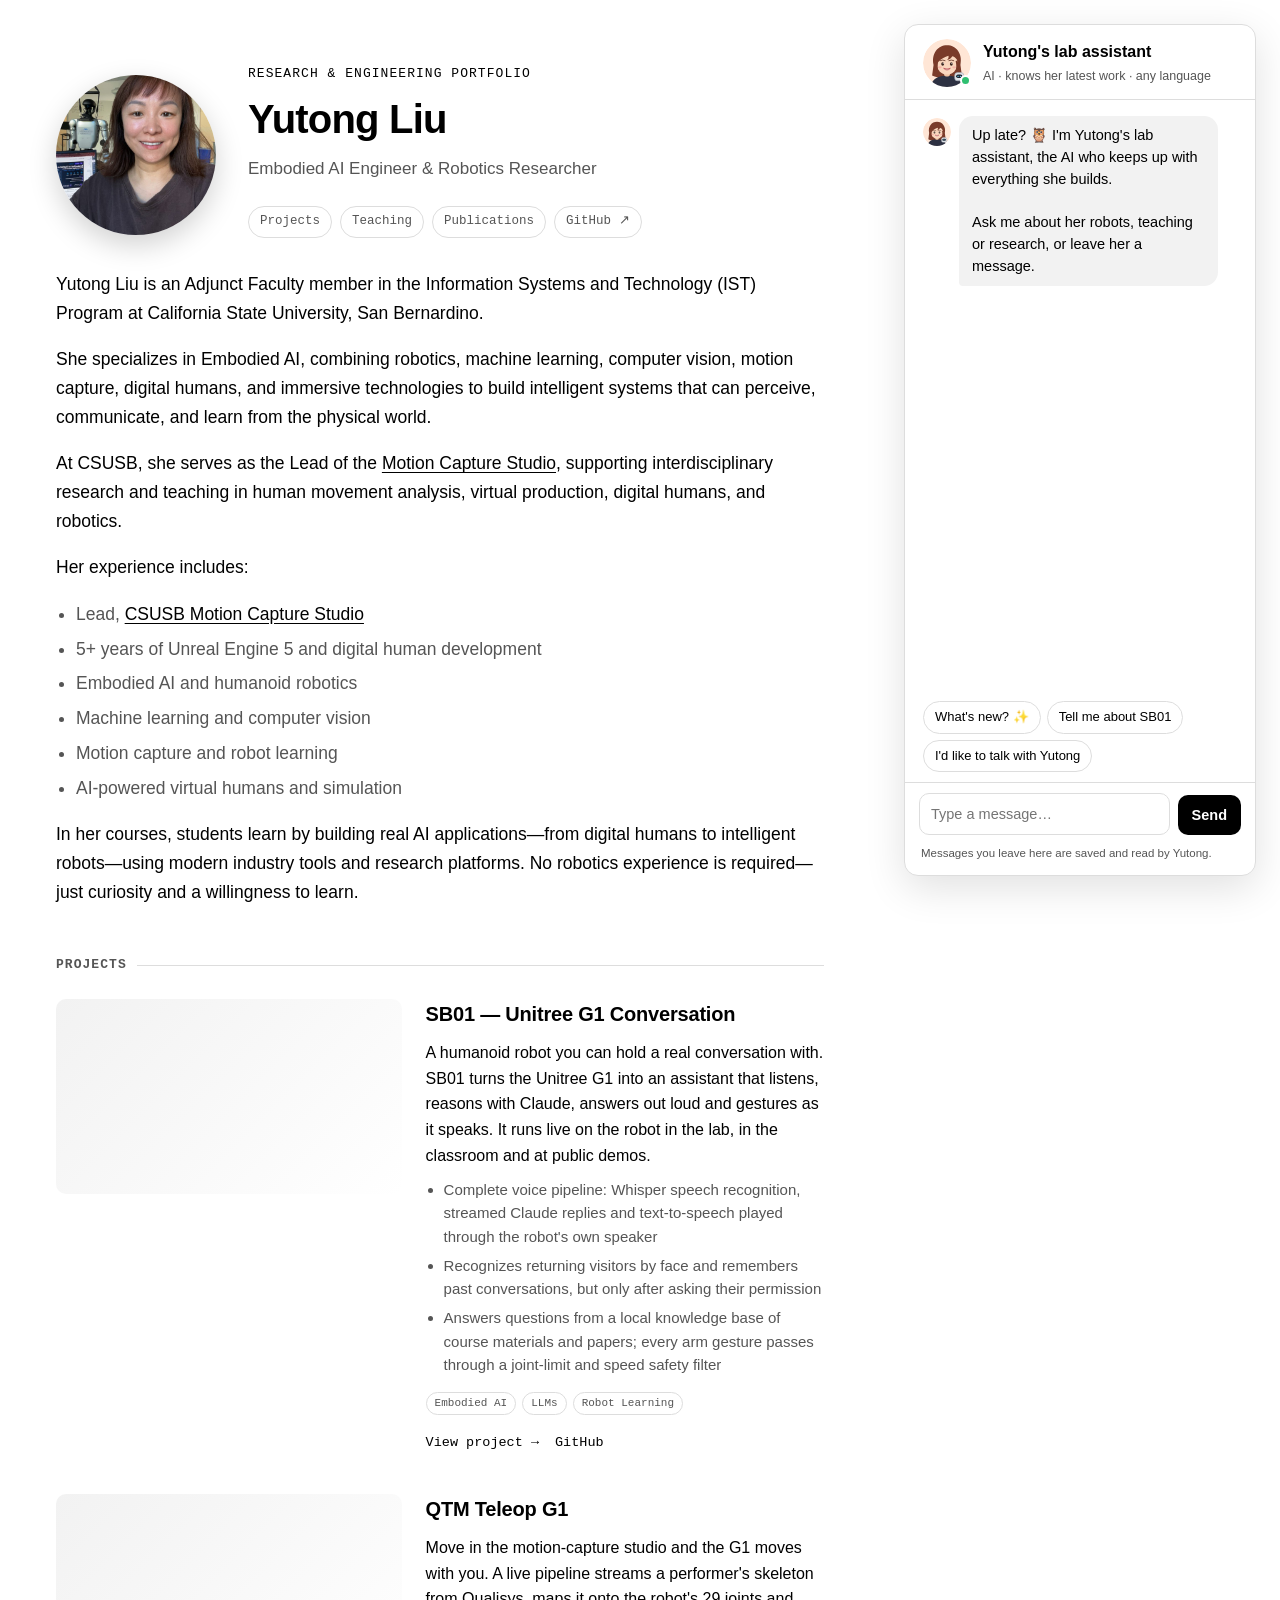
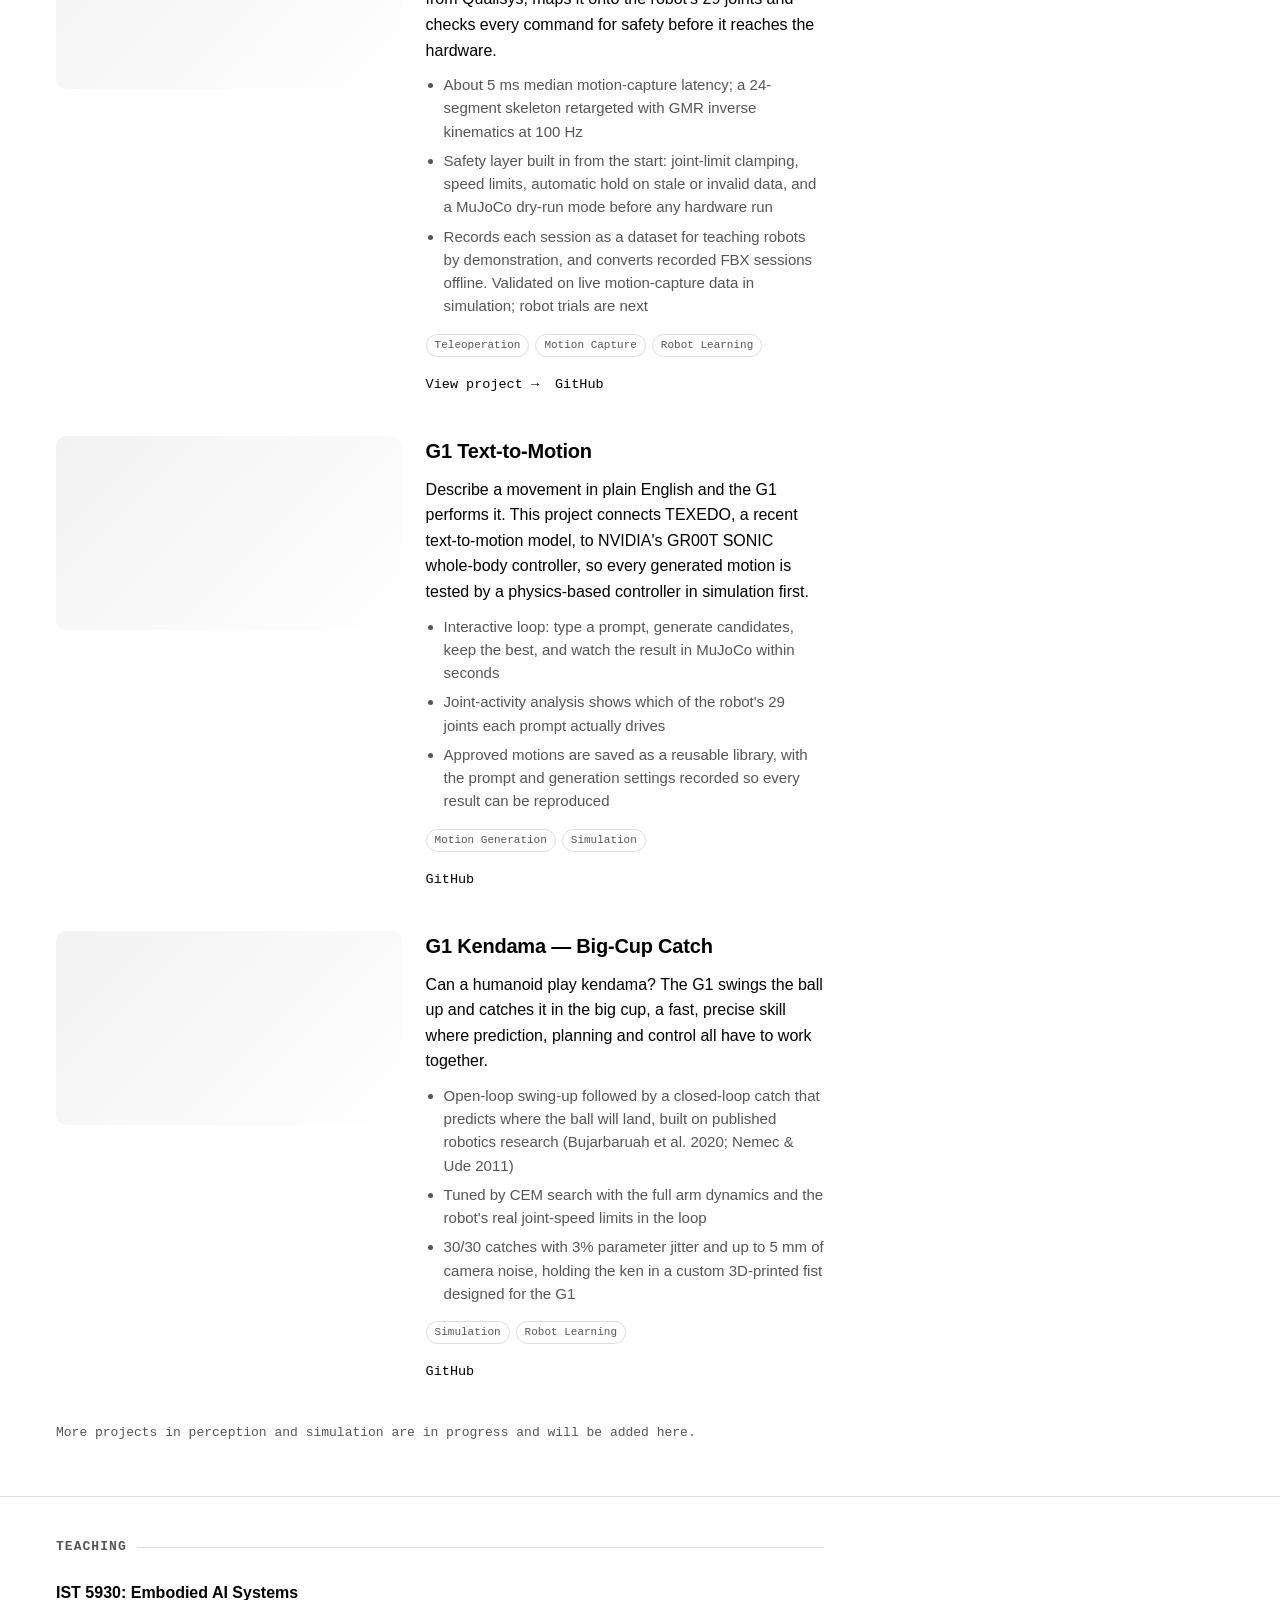
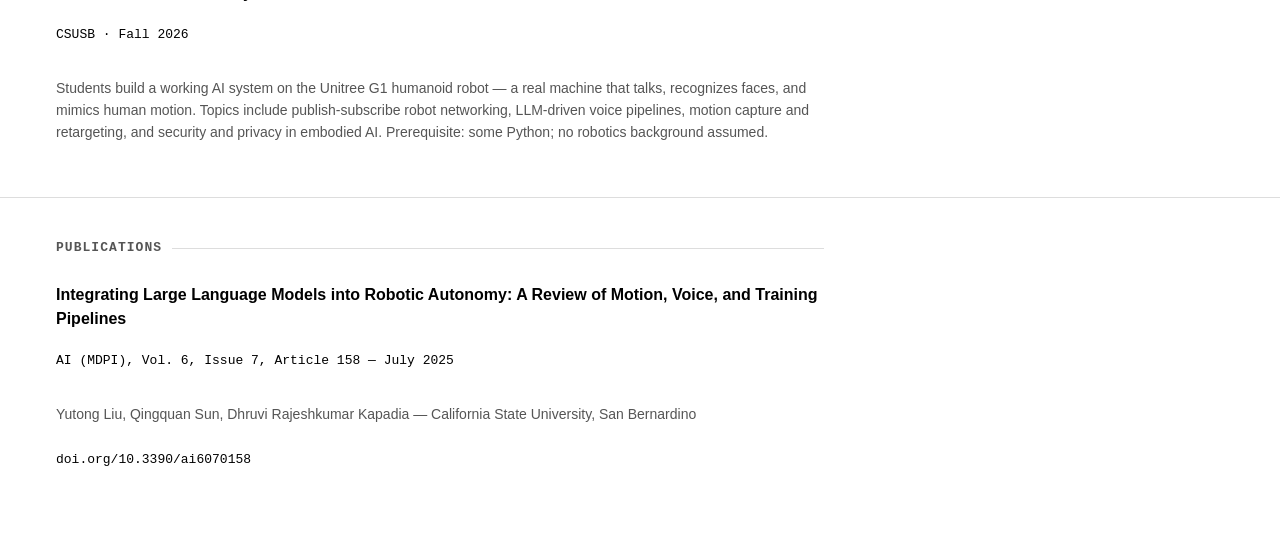
==== commit 95bc324e: "Chat: illustrated mini-me avatar, time/language-aware greeting with latest lab update Co-Authored-By" ====
--- a/index.html
+++ b/index.html
@@ -5,7 +5,7 @@
 <meta name="viewport" content="width=device-width, initial-scale=1">
 <title>Yutong Liu — Embodied AI &amp; Robot Learning</title>
 <meta name="description" content="Portfolio of Yutong Liu — research and engineering work in embodied AI, robot learning, LLMs, simulation, motion generation, and perception.">
-<link rel="stylesheet" href="css/style.css?v=2026101007">
+<link rel="stylesheet" href="css/style.css?v=2026101301">
 </head>
 <body>
 
@@ -77,7 +77,7 @@
 
         <article class="card">
           <div class="card-media">
-            <iframe src="https://www.youtube.com/embed/ea8OFjWnJ14" title="QTM Teleop G1 demo" allowfullscreen loading="lazy"></iframe>
+            <iframe src="https://www.youtube.com/embed/dvOzLYyGvkg" title="QTM Teleop G1 demo: live QTM stream to MuJoCo" allowfullscreen loading="lazy"></iframe>
           </div>
           <div class="card-body">
             <h3><a href="projects/qtm-teleop-g1.html">QTM Teleop G1</a></h3>
@@ -173,6 +173,6 @@
 </main>
 
 
-<script src="js/chat.js?v=2026101001" defer></script>
+<script src="js/chat.js?v=2026101301" defer></script>
 </body>
 </html>
--- a/css/style.css
+++ b/css/style.css
@@ -335,7 +335,30 @@
 
 .chat-head {
   display: flex; justify-content: space-between; align-items: flex-start;
-  padding: 16px 18px 12px; border-bottom: 1px solid var(--border);
+  padding: 14px 18px 12px; border-bottom: 1px solid var(--border);
+}
+.chat-id { display: flex; align-items: center; gap: 12px; }
+
+/* illustrated mini-Yutong avatar */
+.chat-av { position: relative; flex: none; border-radius: 50%; }
+.chat-av svg { display: block; width: 100%; height: 100%; border-radius: 50%; }
+.chat-av-lg { width: 48px; height: 48px; }
+.chat-av-sm { width: 26px; height: 26px; }
+.chat-av-xs { width: 28px; height: 28px; margin-top: 2px; }
+.chat-online {
+  position: absolute; right: 0; bottom: 1px; width: 11px; height: 11px; border-radius: 50%;
+  background: #2fbf71; border: 2px solid var(--bg);
+}
+.av-eyes { transform-box: fill-box; transform-origin: center; animation: av-blink 4.5s infinite; }
+.av-bot { transform-box: fill-box; transform-origin: center bottom; animation: av-bob 3s ease-in-out infinite; }
+.av-bot-eye { animation: av-glow 3s ease-in-out infinite; }
+.chat-av.wave { transform-origin: 50% 90%; animation: av-wave 1.1s ease-in-out 2; }
+@keyframes av-blink { 0%, 92%, 100% { transform: scaleY(1); } 95% { transform: scaleY(.1); } }
+@keyframes av-bob { 0%, 100% { transform: translateY(0); } 50% { transform: translateY(-2.5px) rotate(-4deg); } }
+@keyframes av-glow { 50% { opacity: .45; } }
+@keyframes av-wave { 0%, 100% { transform: rotate(0); } 25% { transform: rotate(-12deg); } 75% { transform: rotate(10deg); } }
+@media (prefers-reduced-motion: reduce) {
+  .av-eyes, .av-bot, .av-bot-eye, .chat-av.wave, .chat-msg.typing span { animation: none; }
 }
 .chat-title { font-weight: 600; font-size: 16px; }
 .chat-sub { color: var(--text-dim); font-size: 12.5px; margin-top: 2px; }
@@ -347,8 +370,16 @@
 .chat-msg.user { align-self: flex-end; background: var(--text); color: var(--bg); border-bottom-right-radius: 4px; }
 .chat-msg a { text-decoration: underline; text-underline-offset: 2px; }
 .chat-msg.user a { color: inherit; }
-.chat-msg.typing { color: var(--text-dim); animation: chat-pulse 1.2s ease-in-out infinite; }
-@keyframes chat-pulse { 50% { opacity: .4; } }
+.chat-row { display: flex; align-items: flex-start; gap: 8px; align-self: flex-start; max-width: 94%; }
+.chat-row .chat-msg { max-width: none; }
+.chat-msg.typing { display: flex; gap: 4px; align-items: center; padding: 13px 14px; }
+.chat-msg.typing span {
+  width: 6px; height: 6px; border-radius: 50%; background: var(--text-dim);
+  animation: chat-dot 1.2s ease-in-out infinite;
+}
+.chat-msg.typing span:nth-child(2) { animation-delay: .15s; }
+.chat-msg.typing span:nth-child(3) { animation-delay: .3s; }
+@keyframes chat-dot { 0%, 60%, 100% { opacity: .3; transform: translateY(0); } 30% { opacity: 1; transform: translateY(-3px); } }
 
 .chat-chips { display: flex; flex-wrap: wrap; gap: 6px; padding: 0 18px 10px; }
 .chat-chips:empty { display: none; }
@@ -373,6 +404,8 @@
 
 .chat-toggle {
   position: fixed; right: 20px; bottom: 20px; z-index: 40;
+  display: flex; align-items: center; gap: 8px;
   font: inherit; font-weight: 600; cursor: pointer; border: 0; border-radius: 999px;
-  padding: 12px 20px; background: var(--text); color: var(--bg); box-shadow: 0 8px 24px rgb(0 0 0 / 20%);
-}
+  padding: 8px 18px 8px 8px; background: var(--text); color: var(--bg); box-shadow: 0 8px 24px rgb(0 0 0 / 20%);
+}
+.chat-toggle[hidden] { display: none; }
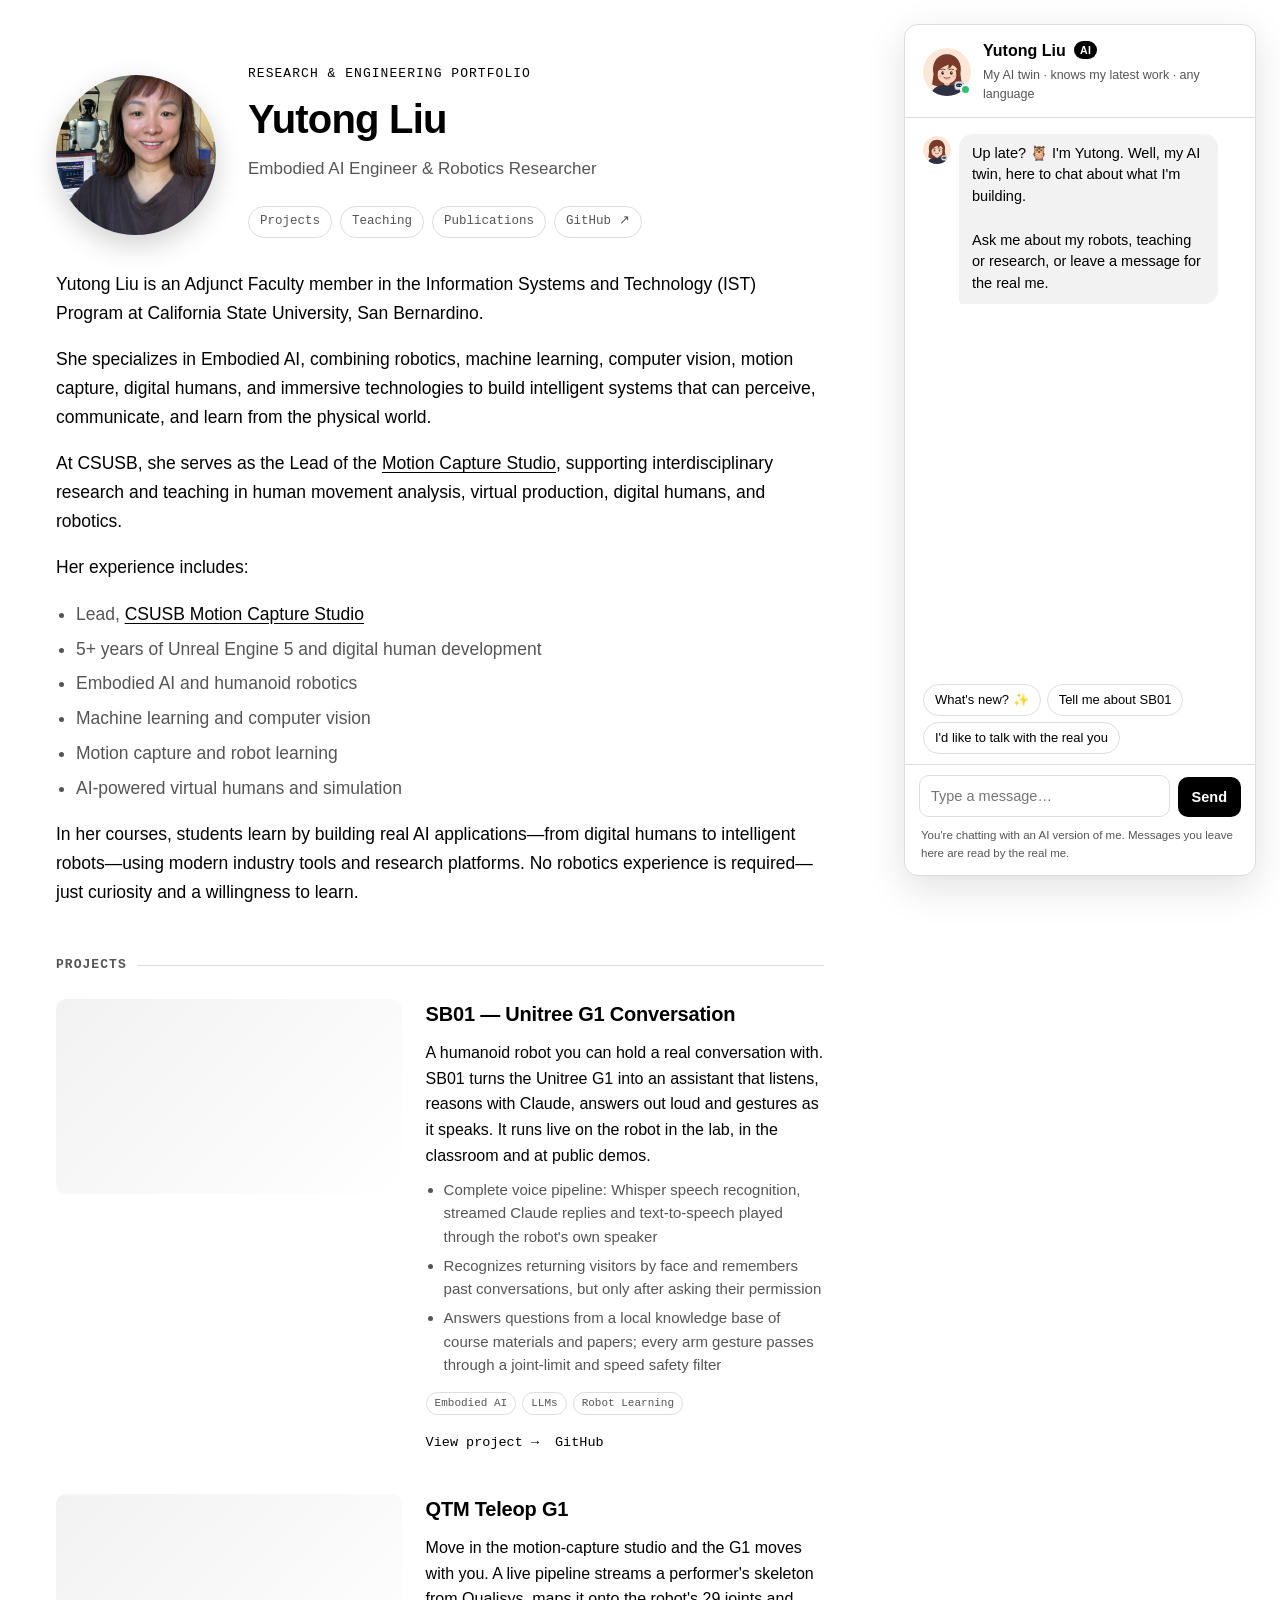
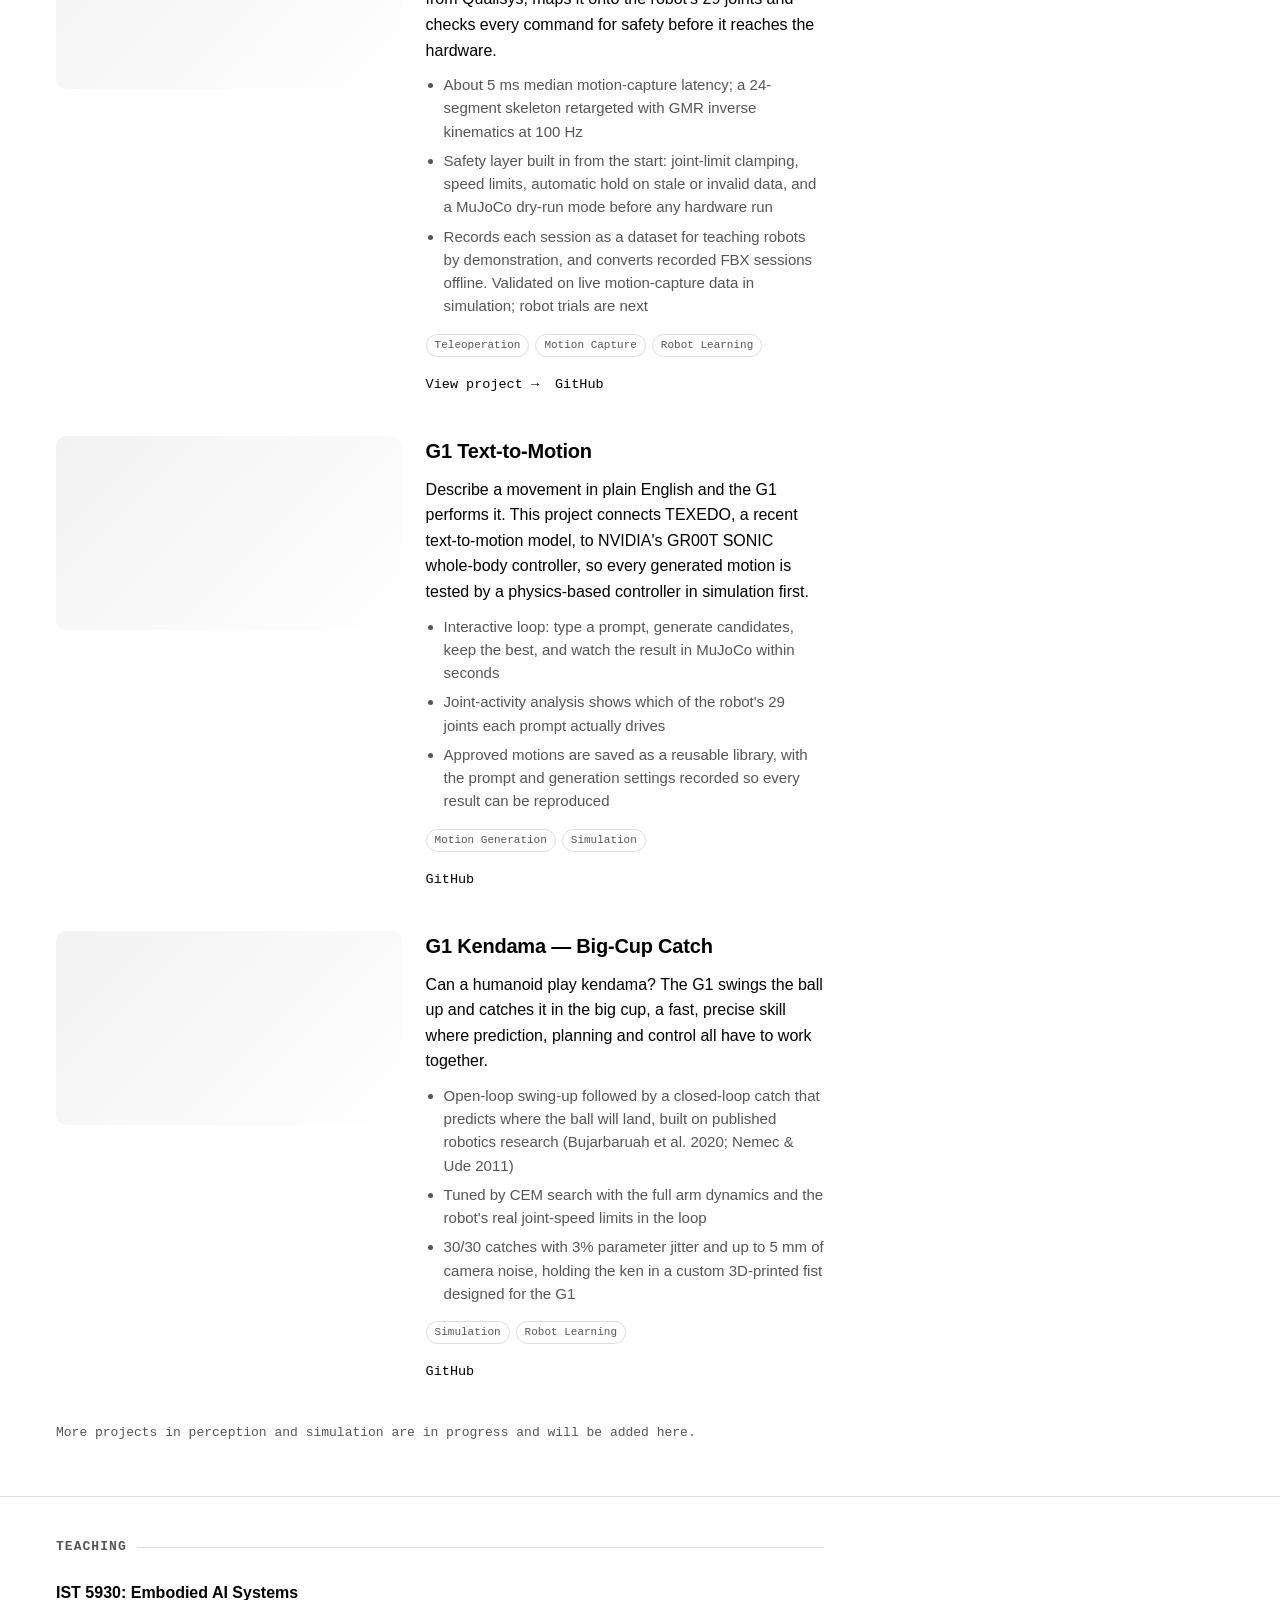
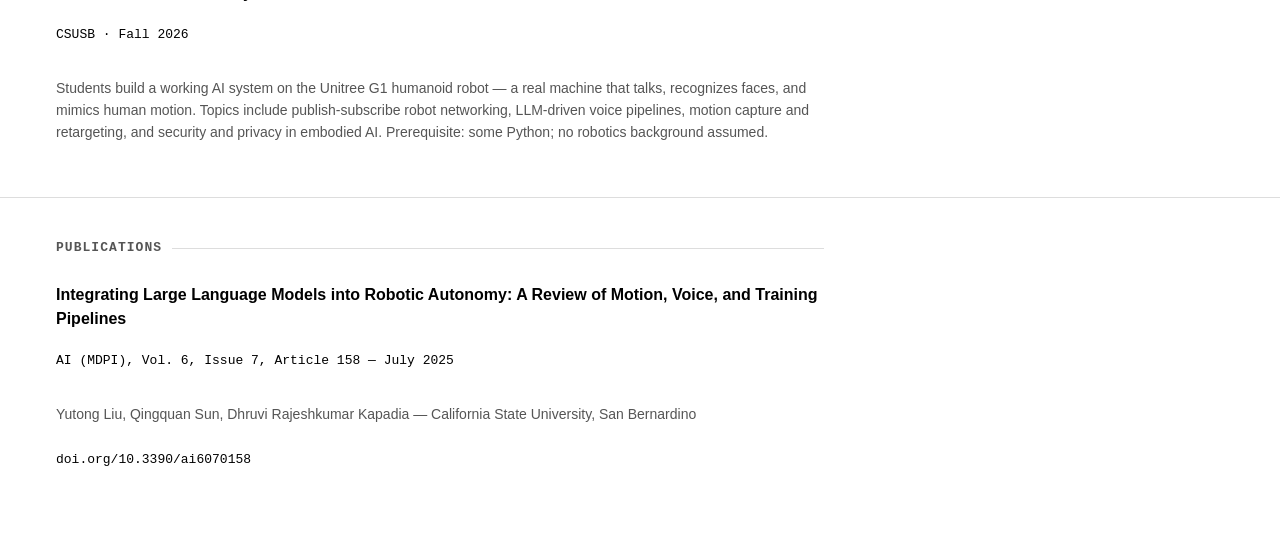
==== commit b392eeed: "Chat: first-person AI Yutong, AI badge and disclosure note Co-Authored-By: Claude Opus 5.5 <noreply@" ====
--- a/index.html
+++ b/index.html
@@ -5,7 +5,7 @@
 <meta name="viewport" content="width=device-width, initial-scale=1">
 <title>Yutong Liu — Embodied AI &amp; Robot Learning</title>
 <meta name="description" content="Portfolio of Yutong Liu — research and engineering work in embodied AI, robot learning, LLMs, simulation, motion generation, and perception.">
-<link rel="stylesheet" href="css/style.css?v=2026101301">
+<link rel="stylesheet" href="css/style.css?v=2026101302">
 </head>
 <body>
 
@@ -173,6 +173,6 @@
 </main>
 
 
-<script src="js/chat.js?v=2026101301" defer></script>
+<script src="js/chat.js?v=2026101302" defer></script>
 </body>
 </html>
--- a/css/style.css
+++ b/css/style.css
@@ -361,6 +361,10 @@
   .av-eyes, .av-bot, .av-bot-eye, .chat-av.wave, .chat-msg.typing span { animation: none; }
 }
 .chat-title { font-weight: 600; font-size: 16px; }
+.chat-badge {
+  display: inline-block; vertical-align: 2px; margin-left: 4px; padding: 1px 6px; border-radius: 999px;
+  font-size: 10.5px; font-weight: 700; letter-spacing: .04em; background: var(--text); color: var(--bg);
+}
 .chat-sub { color: var(--text-dim); font-size: 12.5px; margin-top: 2px; }
 .chat-close { border: 0; background: none; font-size: 24px; line-height: 1; cursor: pointer; color: var(--text-dim); padding: 0 4px; }
 
